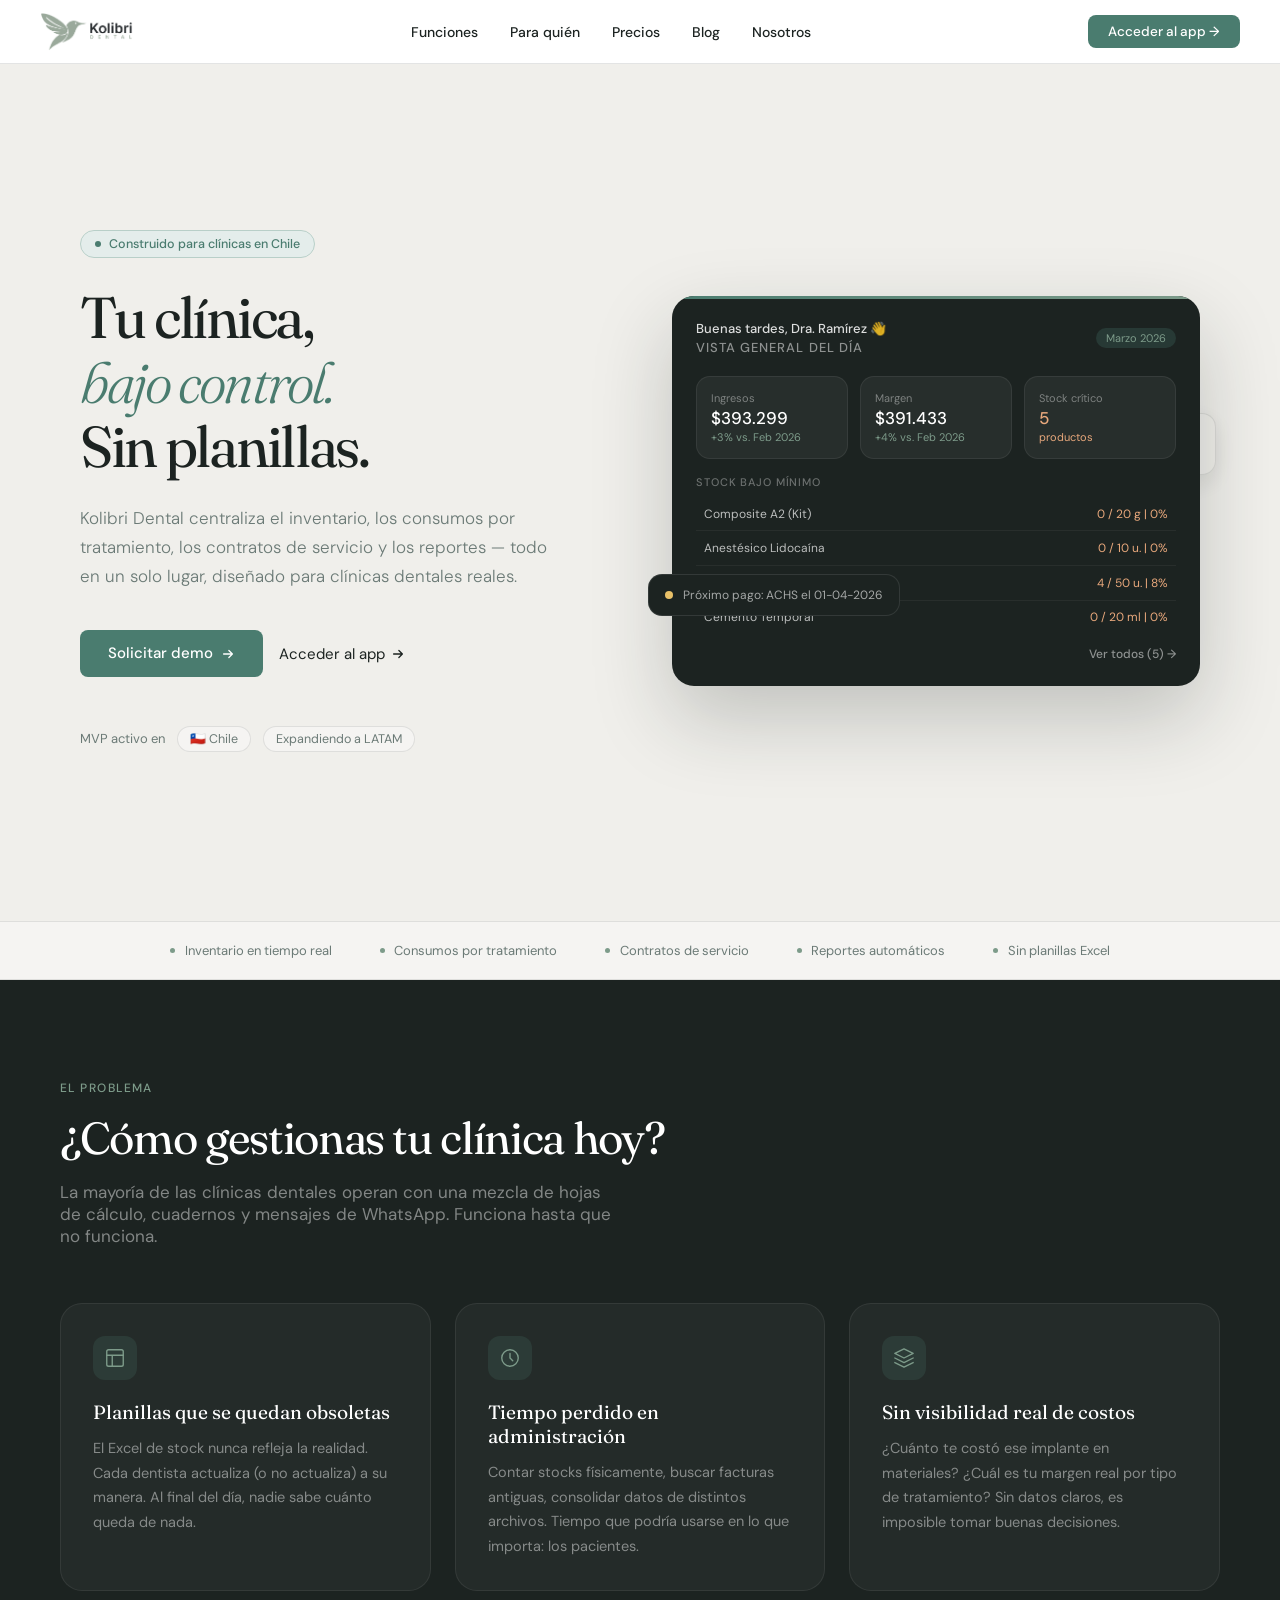
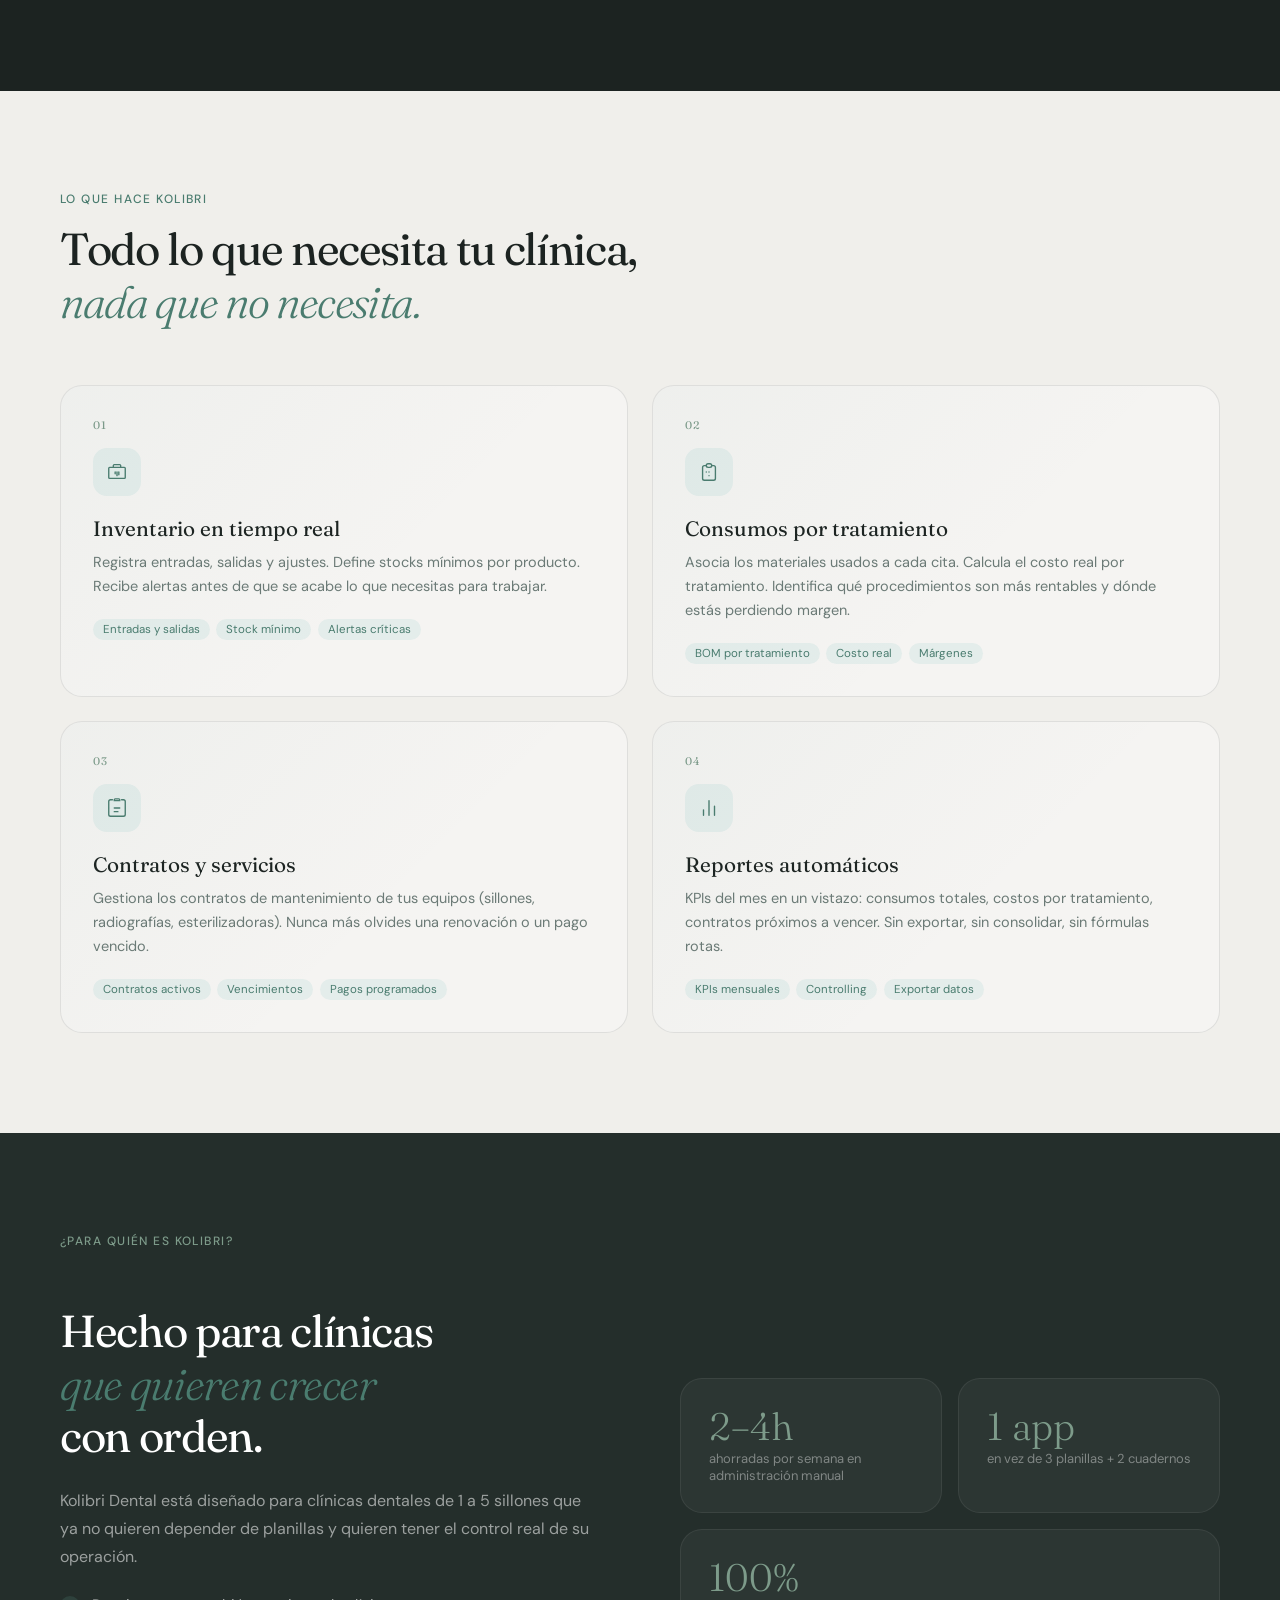
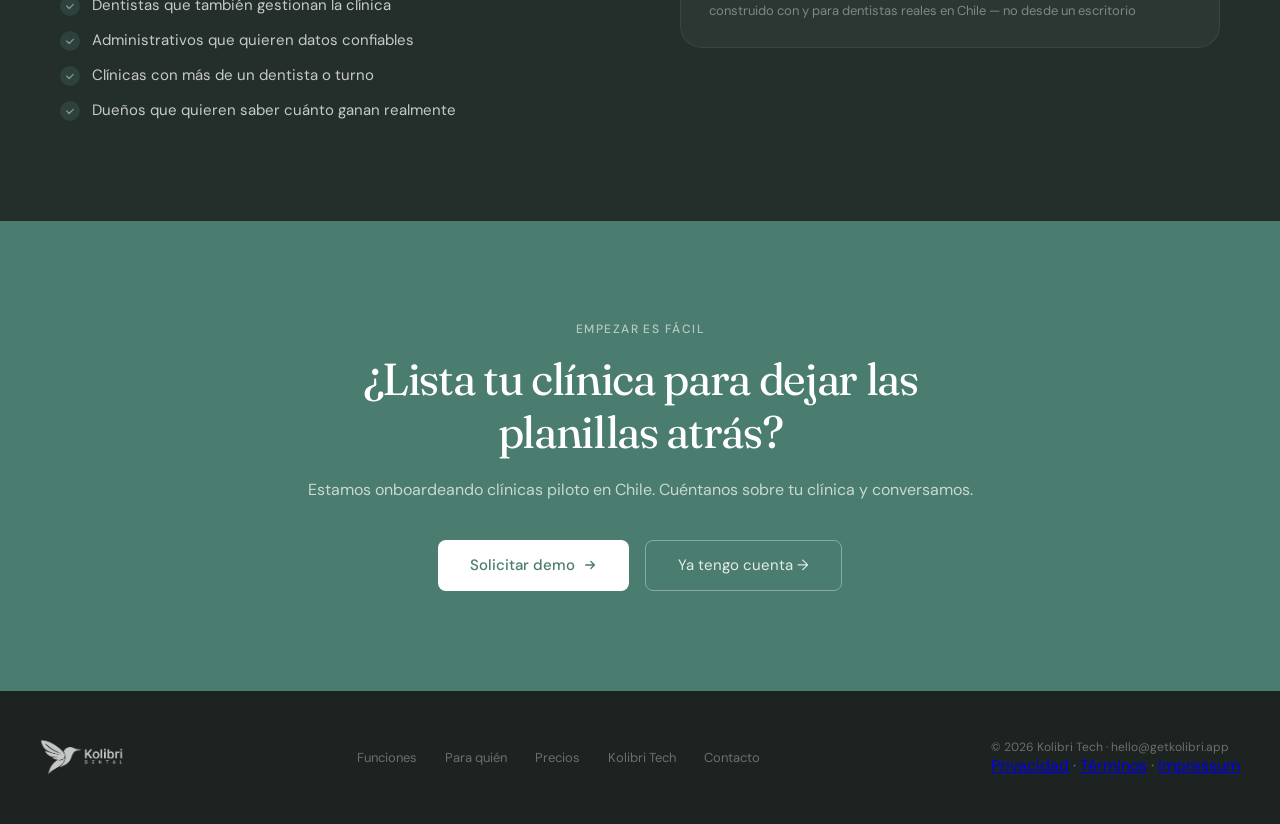
==== index.html @ 08113cbb "Update index.html" ====
Index · HTML
<!DOCTYPE html>
<html lang="es">
<head>
<meta charset="UTF-8">
<meta name="viewport" content="width=device-width, initial-scale=1.0">
<title>Kolibri Dental — Gestión simple para clínicas dentales reales</title>
<meta name="description" content="Software de gestión para clínicas dentales en Chile. Inventario, consumos, contratos y reportes — sin planillas, sin complicaciones.">
 <link rel="icon" type="image/svg+xml" href="assets/icons/kolibri-icon.svg">
<link rel="icon" type="image/png" href="assets/icons/kolibri-icon.png" sizes="32x32">
<link rel="preconnect" href="https://fonts.googleapis.com">
<link rel="preconnect" href="https://fonts.gstatic.com" crossorigin>
<link href="https://fonts.googleapis.com/css2?family=Fraunces:ital,opsz,wght@0,9..144,300;0,9..144,400;0,9..144,600;1,9..144,300;1,9..144,400&family=DM+Sans:wght@300;400;500&display=swap" rel="stylesheet">
<style>
  *, *::before, *::after { box-sizing: border-box; margin: 0; padding: 0; }
 
  :root {
    --bg:        #F0EFEB;
    --bg-2:      #F5F4F2;
    --dark:      #1C2321;
    --dark-2:    #242E2B;
    --green:     #4A7C6F;
    --green-2:   #7D9B8A;
    --green-3:   #B8CFC8;
    --green-4:   #E4EDEB;
    --text:      #1C2321;
    --muted:     #6B7A76;
    --border:    rgba(28,35,33,.10);
    --r-sm:      8px;
    --r-md:      14px;
    --r-lg:      22px;
  }
 
  html { scroll-behavior: smooth; }
 
  body {
    font-family: 'DM Sans', sans-serif;
    background: var(--bg);
    color: var(--text);
    -webkit-font-smoothing: antialiased;
    overflow-x: hidden;
  }
 
  /* ── NAVBAR ── */
  header > nav, nav.main-nav {
    position: fixed; top: 0; left: 0; right: 0; z-index: 100;
    padding: 0 2.5rem;
    height: 64px;
    display: flex; align-items: center; justify-content: space-between;
    background: #ffffff;
    border-bottom: 1px solid rgba(28,35,33,.12);
    transition: background .3s;
  }
  nav.main-nav .nav-logo {
    display: flex; align-items: center; gap: 10px;
    text-decoration: none; color: #1C2321;
  }
  nav.main-nav .nav-logo svg { width: 28px; height: 28px; }
  nav.main-nav .nav-logo-text {
    font-family: 'Fraunces', serif;
    font-size: 17px; font-weight: 600;
    letter-spacing: -.3px; color: #1C2321;
  }
  .nav-links {
    display: flex; align-items: center; gap: 2rem;
    list-style: none;
  }
  .nav-links li { list-style: none; }
  .nav-links a {
    font-size: 14px;
    color: #1C2321 !important;
    font-weight: 500;
    text-decoration: none;
    transition: color .2s;
    display: inline-block;
  }
  .nav-links a:hover { color: #4A7C6F !important; }
  .btn-nav {
    background: var(--green); color: #fff;
    border: none; border-radius: var(--r-sm);
    padding: .5rem 1.25rem;
    font-family: 'DM Sans', sans-serif;
    font-size: 13.5px; font-weight: 500;
    cursor: pointer; text-decoration: none;
    transition: background .2s, transform .15s;
    display: inline-flex; align-items: center; gap: 6px;
  }
  .btn-nav:hover { background: #3d6b5f; transform: translateY(-1px); }
 
  /* ── HERO ── */
  .hero {
    min-height: 100vh;
    padding: 120px 2.5rem 80px;
    display: grid;
    grid-template-columns: 1fr 1fr;
    gap: 4rem;
    align-items: center;
    max-width: 1200px;
    margin: 0 auto;
  }
  .hero-eyebrow {
    display: inline-flex; align-items: center; gap: 8px;
    background: var(--green-4);
    border: 1px solid var(--green-3);
    border-radius: 100px;
    padding: 5px 14px;
    font-size: 12.5px; font-weight: 500;
    color: var(--green);
    margin-bottom: 1.75rem;
    opacity: 0; animation: fadeUp .6s .1s ease forwards;
  }
  .hero-eyebrow span { width: 6px; height: 6px; border-radius: 50%; background: var(--green); }
  .hero h1 {
    font-family: 'Fraunces', serif;
    font-size: clamp(2.6rem, 4.5vw, 3.8rem);
    font-weight: 400;
    line-height: 1.12;
    letter-spacing: -.04em;
    color: var(--text);
    margin-bottom: 1.5rem;
    opacity: 0; animation: fadeUp .6s .2s ease forwards;
  }
  .hero h1 em {
    font-style: italic; color: var(--green);
    font-weight: 300;
  }
  .hero-sub {
    font-size: 17px; font-weight: 300;
    line-height: 1.7; color: var(--muted);
    max-width: 480px;
    margin-bottom: 2.5rem;
    opacity: 0; animation: fadeUp .6s .3s ease forwards;
  }
  .hero-actions {
    display: flex; align-items: center; gap: 1rem; flex-wrap: wrap;
    opacity: 0; animation: fadeUp .6s .4s ease forwards;
  }
  .btn-primary {
    background: var(--green); color: #fff;
    border: none; border-radius: var(--r-sm);
    padding: .85rem 1.75rem;
    font-family: 'DM Sans', sans-serif;
    font-size: 15px; font-weight: 500;
    cursor: pointer; text-decoration: none;
    transition: background .2s, transform .15s, box-shadow .2s;
    display: inline-flex; align-items: center; gap: 8px;
  }
  .btn-primary:hover { background: #3d6b5f; transform: translateY(-1px); box-shadow: 0 8px 24px rgba(74,124,111,.25); }
  .btn-secondary {
    color: var(--text);
    text-decoration: none;
    font-size: 15px; font-weight: 400;
    display: inline-flex; align-items: center; gap: 6px;
    transition: gap .2s;
  }
  .btn-secondary:hover { gap: 10px; }
  .hero-social {
    margin-top: 3rem;
    display: flex; align-items: center; gap: .75rem;
    opacity: 0; animation: fadeUp .6s .5s ease forwards;
  }
  .hero-social-text { font-size: 13px; color: var(--muted); }
  .hero-pill {
    background: var(--bg-2); border: 1px solid var(--border);
    border-radius: 100px; padding: 4px 12px;
    font-size: 12.5px; color: var(--muted);
  }
 
  /* ── APP MOCKUP ── */
  .hero-visual {
    position: relative;
    opacity: 0; animation: fadeIn .8s .4s ease forwards;
  }
  .mockup-card {
    background: var(--dark);
    border-radius: var(--r-lg);
    padding: 1.5rem;
    box-shadow: 0 32px 80px rgba(28,35,33,.22);
    position: relative; overflow: hidden;
  }
  .mockup-card::before {
    content: '';
    position: absolute; top: 0; left: 0; right: 0;
    height: 3px;
    background: linear-gradient(90deg, var(--green), var(--green-2));
  }
  .mockup-header {
    display: flex; align-items: center; justify-content: space-between;
    margin-bottom: 1.25rem;
  }
  .mockup-title {
    font-family: 'DM Sans', sans-serif;
    font-size: 13px; font-weight: 500; color: rgba(255,255,255,.5);
    text-transform: uppercase; letter-spacing: .08em;
  }
  .mockup-badge {
    background: rgba(74,124,111,.25); color: var(--green-2);
    border-radius: 100px; padding: 3px 10px; font-size: 11px;
  }
  .kpi-grid { display: grid; grid-template-columns: 1fr 1fr; gap: .75rem; margin-bottom: 1rem; }
  .kpi-card {
    background: rgba(255,255,255,.05);
    border: 1px solid rgba(255,255,255,.07);
    border-radius: var(--r-md); padding: .875rem;
  }
  .kpi-label { font-size: 11px; color: rgba(255,255,255,.4); margin-bottom: .3rem; }
  .kpi-value { font-size: 22px; font-weight: 500; color: #fff; line-height: 1; }
  .kpi-sub { font-size: 11px; color: var(--green-2); margin-top: .2rem; }
  .mock-table { width: 100%; border-collapse: collapse; }
  .mock-table thead th {
    text-align: left; font-size: 10px; font-weight: 500;
    color: rgba(255,255,255,.3); padding: .4rem .5rem;
    border-bottom: 1px solid rgba(255,255,255,.08);
    text-transform: uppercase; letter-spacing: .06em;
  }
  .mock-table tbody td {
    font-size: 12px; color: rgba(255,255,255,.7);
    padding: .55rem .5rem;
    border-bottom: 1px solid rgba(255,255,255,.05);
  }
  .mock-table tbody tr:last-child td { border-bottom: none; }
  .stock-ok { color: var(--green-2); }
  .stock-low { color: #E8A87C; }
  .stock-bar {
    width: 48px; height: 4px; background: rgba(255,255,255,.1);
    border-radius: 4px; overflow: hidden;
  }
  .stock-bar-fill { height: 100%; border-radius: 4px; }
 
  .float-tag {
    position: absolute; right: -1rem; top: 30%;
    background: var(--bg);
    border: 1px solid var(--border);
    border-radius: var(--r-md); padding: .75rem 1rem;
    box-shadow: 0 8px 24px rgba(28,35,33,.1);
    display: flex; align-items: center; gap: 10px;
    min-width: 180px;
    animation: floatY 3s ease-in-out infinite;
  }
  .float-icon {
    width: 36px; height: 36px; border-radius: 10px;
    background: var(--green-4); display: flex;
    align-items: center; justify-content: center;
  }
  .float-tag-label { font-size: 11px; color: var(--muted); }
  .float-tag-value { font-size: 13.5px; font-weight: 500; color: var(--green); }
 
  .float-tag-2 {
    position: absolute; left: -1.5rem; bottom: 18%;
    background: var(--dark);
    border: 1px solid rgba(255,255,255,.1);
    border-radius: var(--r-md); padding: .75rem 1rem;
    display: flex; align-items: center; gap: 10px;
    min-width: 170px;
    animation: floatY 3.5s 1s ease-in-out infinite;
  }
  .float-dot { width: 8px; height: 8px; border-radius: 50%; background: var(--green-2); }
  .float-tag-2-text { font-size: 12px; color: rgba(255,255,255,.6); }
 
  @keyframes floatY {
    0%, 100% { transform: translateY(0); }
    50% { transform: translateY(-6px); }
  }
 
  /* ── LOGOS / CONTEXT ── */
  .context-strip {
    background: var(--bg-2);
    border-top: 1px solid var(--border);
    border-bottom: 1px solid var(--border);
    padding: 1.25rem 2.5rem;
    display: flex; align-items: center; justify-content: center; gap: 3rem;
    overflow: hidden;
  }
  .context-item {
    display: flex; align-items: center; gap: .6rem;
    font-size: 13px; color: var(--muted); white-space: nowrap;
  }
  .context-dot { width: 5px; height: 5px; border-radius: 50%; background: var(--green-2); }
 
  /* ── SECTIONS ── */
  section { padding: 100px 2.5rem; }
  .section-inner { max-width: 1160px; margin: 0 auto; }
  .section-label {
    font-size: 12px; font-weight: 500; letter-spacing: .12em;
    text-transform: uppercase; color: var(--green);
    margin-bottom: 1rem;
  }
  .section-title {
    font-family: 'Fraunces', serif;
    font-size: clamp(2rem, 3.5vw, 3rem);
    font-weight: 400; line-height: 1.18;
    letter-spacing: -.03em;
  }
  .section-title em { font-style: italic; color: var(--green); font-weight: 300; }
 
  /* ── PROBLEMA ── */
  .problema { background: var(--dark); color: #fff; }
  .problema .section-label { color: var(--green-2); }
  .problema .section-title { color: #fff; }
  .problema-grid {
    display: grid; grid-template-columns: repeat(3, 1fr); gap: 1.5rem;
    margin-top: 3.5rem;
  }
  .problema-card {
    background: rgba(255,255,255,.04);
    border: 1px solid rgba(255,255,255,.07);
    border-radius: var(--r-lg); padding: 2rem;
    transition: background .25s;
  }
  .problema-card:hover { background: rgba(255,255,255,.07); }
  .problema-icon {
    width: 44px; height: 44px; border-radius: 12px;
    background: rgba(74,124,111,.2); display: flex;
    align-items: center; justify-content: center;
    margin-bottom: 1.25rem;
  }
  .problema-card h3 {
    font-family: 'Fraunces', serif;
    font-size: 1.2rem; font-weight: 400;
    color: #fff; margin-bottom: .75rem;
  }
  .problema-card p { font-size: 14.5px; color: rgba(255,255,255,.45); line-height: 1.7; }
 
  /* ── FEATURES ── */
  .features-grid {
    display: grid; grid-template-columns: repeat(2, 1fr); gap: 1.5rem;
    margin-top: 3.5rem;
  }
  .feature-card {
    background: var(--bg-2);
    border: 1px solid var(--border);
    border-radius: var(--r-lg); padding: 2rem;
    transition: border-color .25s, transform .2s;
    position: relative; overflow: hidden;
  }
  .feature-card::after {
    content: '';
    position: absolute; inset: 0;
    background: linear-gradient(135deg, rgba(74,124,111,.04) 0%, transparent 60%);
    pointer-events: none;
  }
  .feature-card:hover { border-color: var(--green-3); transform: translateY(-2px); }
  .feature-num {
    font-family: 'Fraunces', serif;
    font-size: 11px; font-weight: 400;
    color: var(--green-2); letter-spacing: .08em;
    margin-bottom: 1rem;
  }
  .feature-icon {
    width: 48px; height: 48px; border-radius: 14px;
    background: var(--green-4);
    display: flex; align-items: center; justify-content: center;
    margin-bottom: 1.25rem;
  }
  .feature-card h3 {
    font-family: 'Fraunces', serif;
    font-size: 1.3rem; font-weight: 400;
    color: var(--text); margin-bottom: .625rem;
  }
  .feature-card p { font-size: 14.5px; color: var(--muted); line-height: 1.65; }
  .feature-tags {
    display: flex; flex-wrap: wrap; gap: .4rem; margin-top: 1.25rem;
  }
  .feature-tag {
    background: var(--green-4); color: var(--green);
    border-radius: 100px; padding: 3px 10px; font-size: 11.5px;
  }
 
  /* ── PARA QUIEN ── */
  .para-quien { background: var(--dark-2); color: #fff; }
  .para-quien .section-label { color: var(--green-2); }
  .para-quien .section-title { color: #fff; }
  .pq-layout {
    display: grid; grid-template-columns: 1fr 1fr;
    gap: 5rem; align-items: center; margin-top: 3.5rem;
  }
  .pq-text p { font-size: 16px; color: rgba(255,255,255,.55); line-height: 1.75; margin-bottom: 1.5rem; }
  .pq-checks { list-style: none; display: flex; flex-direction: column; gap: .875rem; }
  .pq-checks li {
    display: flex; align-items: flex-start; gap: .75rem;
    font-size: 15px; color: rgba(255,255,255,.75);
  }
  .check-icon {
    width: 20px; height: 20px; border-radius: 50%;
    background: rgba(74,124,111,.25); display: flex;
    align-items: center; justify-content: center; flex-shrink: 0; margin-top: 1px;
  }
  .pq-stats {
    display: grid; grid-template-columns: 1fr 1fr; gap: 1rem;
  }
  .pq-stat {
    background: rgba(255,255,255,.04);
    border: 1px solid rgba(255,255,255,.07);
    border-radius: var(--r-lg); padding: 1.75rem;
  }
  .pq-stat-num {
    font-family: 'Fraunces', serif;
    font-size: 2.4rem; font-weight: 300;
    color: var(--green-2); line-height: 1; margin-bottom: .3rem;
  }
  .pq-stat-label { font-size: 13px; color: rgba(255,255,255,.4); }
 
  /* ── CTA FINAL ── */
  .cta-section { background: var(--green); }
  .cta-inner {
    max-width: 700px; margin: 0 auto; text-align: center;
  }
  .cta-section .section-label { color: rgba(255,255,255,.6); }
  .cta-section h2 {
    font-family: 'Fraunces', serif;
    font-size: clamp(2rem, 3.5vw, 2.8rem);
    font-weight: 400; line-height: 1.18;
    letter-spacing: -.03em; color: #fff;
    margin: .75rem 0 1.25rem;
  }
  .cta-section p { font-size: 16px; color: rgba(255,255,255,.7); margin-bottom: 2.5rem; }
  .cta-actions { display: flex; justify-content: center; gap: 1rem; flex-wrap: wrap; }
  .btn-white {
    background: #fff; color: var(--green);
    border: none; border-radius: var(--r-sm);
    padding: .9rem 2rem;
    font-family: 'DM Sans', sans-serif;
    font-size: 15px; font-weight: 500;
    cursor: pointer; text-decoration: none;
    display: inline-flex; align-items: center; gap: 8px;
    transition: transform .15s, box-shadow .2s;
  }
  .btn-white:hover { transform: translateY(-2px); box-shadow: 0 8px 24px rgba(0,0,0,.15); }
  .btn-ghost {
    background: transparent; color: rgba(255,255,255,.85);
    border: 1.5px solid rgba(255,255,255,.35); border-radius: var(--r-sm);
    padding: .9rem 2rem;
    font-family: 'DM Sans', sans-serif;
    font-size: 15px; font-weight: 400;
    cursor: pointer; text-decoration: none;
    display: inline-flex; align-items: center; gap: 8px;
    transition: border-color .2s, color .2s;
  }
  .btn-ghost:hover { border-color: rgba(255,255,255,.6); color: #fff; }
 
  /* ── FOOTER ── */
  footer {
    background: var(--dark); color: rgba(255,255,255,.35);
    padding: 3rem 2.5rem;
    display: flex; align-items: center; justify-content: space-between;
    flex-wrap: wrap; gap: 1.5rem;
  }
  .footer-brand {
    display: flex; align-items: center; gap: 10px;
    text-decoration: none;
  }
  .footer-brand-text {
    font-family: 'Fraunces', serif;
    font-size: 15px; font-weight: 400; color: rgba(255,255,255,.6);
  }
  .footer-links { display: flex; gap: 1.75rem; }
  .footer-links a { font-size: 13px; color: rgba(255,255,255,.35); text-decoration: none; transition: color .2s; }
  .footer-links a:hover { color: rgba(255,255,255,.7); }
  .footer-copy { font-size: 12px; }
 
  /* ── ANIMATIONS ── */
  @keyframes fadeUp {
    from { opacity: 0; transform: translateY(20px); }
    to   { opacity: 1; transform: translateY(0); }
  }
  @keyframes fadeIn {
    from { opacity: 0; }
    to   { opacity: 1; }
  }
 
  .reveal {
    opacity: 0; transform: translateY(28px);
    transition: opacity .65s ease, transform .65s ease;
  }
  .reveal.visible { opacity: 1; transform: none; }
  .reveal-delay-1 { transition-delay: .1s; }
  .reveal-delay-2 { transition-delay: .2s; }
  .reveal-delay-3 { transition-delay: .3s; }
 
  /* ── RESPONSIVE ── */
  @media (max-width: 900px) {
    .hero { grid-template-columns: 1fr; gap: 3rem; min-height: auto; padding-top: 100px; }
    .hero-visual { display: none; }
    .problema-grid { grid-template-columns: 1fr; }
    .features-grid { grid-template-columns: 1fr; }
    .pq-layout { grid-template-columns: 1fr; gap: 2.5rem; }
    .float-tag, .float-tag-2 { display: none; }
    nav { padding: 0 1.25rem; }
    section { padding: 70px 1.25rem; }
  }
</style>
</head>
<body>
 
<!-- ── NAVBAR ── -->
<nav class="main-nav">
  <a href="/" class="nav-logo">
    <img src="assets/Kolibri_logo_text.png" alt="Kolibri Dental" style="height:40px; width:auto; object-fit:contain;">
  </a>
  <ul class="nav-links">
  <li><a href="#features">Funciones</a></li>
  <li><a href="#para-quien">Para quién</a></li>
  <li><a href="precios.html">Precios</a></li>
  <li><a href="https://blog.getkolibri.app" target="_blank">Blog</a></li>
  <li><a href="https://kolibritech.net" target="_blank">Nosotros</a></li>
</ul>
  <a href="https://getkolibri.app/login" class="btn-nav">
    Acceder al app →
  </a>
</nav>
 
<!-- ── HERO ── -->
<section style="padding: 0;">
  <div class="hero">
    <div class="hero-content">
      <div class="hero-eyebrow">
        <span></span> Construido para clínicas en Chile
      </div>
      <h1>
        Tu clínica,<br>
        <em>bajo control.</em><br>
        Sin planillas.
      </h1>
      <p class="hero-sub">
        Kolibri Dental centraliza el inventario, los consumos por tratamiento, los contratos de servicio y los reportes — todo en un solo lugar, diseñado para clínicas dentales reales.
      </p>
      <div class="hero-actions">
        <a href="mailto:hello@getkolibri.app?subject=Demo%20Kolibri%20Dental" class="btn-primary">
          Solicitar demo
          <svg width="14" height="14" viewBox="0 0 16 16" fill="none"><path d="M3 8h10M9 4l4 4-4 4" stroke="#fff" stroke-width="1.5" stroke-linecap="round" stroke-linejoin="round"/></svg>
        </a>
        <a href="https://getkolibri.app/login" class="btn-secondary">
          Acceder al app
          <svg width="14" height="14" viewBox="0 0 16 16" fill="none"><path d="M3 8h10M9 4l4 4-4 4" stroke="#1C2321" stroke-width="1.5" stroke-linecap="round" stroke-linejoin="round"/></svg>
        </a>
      </div>
      <div class="hero-social">
        <span class="hero-social-text">MVP activo en</span>
        <span class="hero-pill">🇨🇱 Chile</span>
        <span class="hero-pill">Expandiendo a LATAM</span>
      </div>
    </div>
 
    <!-- APP MOCKUP -->
    <div class="hero-visual">
      <div class="float-tag">
        <div class="float-icon">
          <svg width="18" height="18" viewBox="0 0 24 24" fill="none"><path d="M12 9v4M12 17h.01M10.29 3.86L1.82 18a2 2 0 001.71 3h16.94a2 2 0 001.71-3L13.71 3.86a2 2 0 00-3.42 0z" stroke="#4A7C6F" stroke-width="1.5" stroke-linecap="round" stroke-linejoin="round"/></svg>
        </div>
        <div>
          <div class="float-tag-label">Stock crítico detectado</div>
          <div class="float-tag-value">5 productos bajo mínimo</div>
        </div>
      </div>
 
      <div class="mockup-card">
        <div class="mockup-header">
          <div>
            <div style="font-size:13px; font-weight:500; color:rgba(255,255,255,.85);">Buenas tardes, Dra. Ramírez 👋</div>
            <div class="mockup-title" style="margin-top:2px;">Vista general del día</div>
          </div>
          <div class="mockup-badge">Marzo 2026</div>
        </div>
        <div class="kpi-grid" style="grid-template-columns: 1fr 1fr 1fr; margin-bottom:1rem;">
          <div class="kpi-card">
            <div class="kpi-label">Ingresos</div>
            <div class="kpi-value" style="font-size:17px;">$393.299</div>
            <div class="kpi-sub">+3% vs. Feb 2026</div>
          </div>
          <div class="kpi-card">
            <div class="kpi-label">Margen</div>
            <div class="kpi-value" style="font-size:17px;">$391.433</div>
            <div class="kpi-sub">+4% vs. Feb 2026</div>
          </div>
          <div class="kpi-card">
            <div class="kpi-label">Stock crítico</div>
            <div class="kpi-value" style="font-size:17px; color:#E8A87C;">5</div>
            <div class="kpi-sub" style="color:#E8A87C;">productos</div>
          </div>
        </div>
        <div style="font-size:11px; font-weight:500; color:rgba(255,255,255,.35); text-transform:uppercase; letter-spacing:.08em; margin-bottom:.5rem;">Stock bajo mínimo</div>
        <table class="mock-table">
          <tbody>
            <tr>
              <td>Composite A2 (Kit)</td>
              <td style="text-align:right;"><span class="stock-low">0 / 20 g | 0%</span></td>
            </tr>
            <tr>
              <td>Anestésico Lidocaína</td>
              <td style="text-align:right;"><span class="stock-low">0 / 10 u. | 0%</span></td>
            </tr>
            <tr>
              <td>Guantes Nitrilo L</td>
              <td style="text-align:right;"><span class="stock-low">4 / 50 u. | 8%</span></td>
            </tr>
            <tr>
              <td>Cemento Temporal</td>
              <td style="text-align:right;"><span class="stock-low">0 / 20 ml | 0%</span></td>
            </tr>
          </tbody>
        </table>
        <div style="text-align:right; margin-top:.75rem; font-size:12px; font-weight:500; color:rgba(255,255,255,.5);">Ver todos (5) →</div>
      </div>
 
      <div class="float-tag-2">
        <div style="width:8px; height:8px; border-radius:50%; background:#E8C068; flex-shrink:0;"></div>
        <div class="float-tag-2-text">Próximo pago: ACHS el 01-04-2026</div>
      </div>
    </div>
  </div>
</section>
 
<!-- ── CONTEXT STRIP ── -->
<div class="context-strip">
  <div class="context-item"><span class="context-dot"></span> Inventario en tiempo real</div>
  <div class="context-item"><span class="context-dot"></span> Consumos por tratamiento</div>
  <div class="context-item"><span class="context-dot"></span> Contratos de servicio</div>
  <div class="context-item"><span class="context-dot"></span> Reportes automáticos</div>
  <div class="context-item"><span class="context-dot"></span> Sin planillas Excel</div>
</div>
 
<!-- ── PROBLEMA ── -->
<section class="problema" id="problema">
  <div class="section-inner">
    <div class="section-label reveal">El problema</div>
    <h2 class="section-title reveal reveal-delay-1">
      ¿Cómo gestionas tu clínica hoy?
    </h2>
    <p style="font-size:17px; color:rgba(255,255,255,.45); margin-top:1rem; max-width:560px;" class="reveal reveal-delay-2">
      La mayoría de las clínicas dentales operan con una mezcla de hojas de cálculo, cuadernos y mensajes de WhatsApp. Funciona hasta que no funciona.
    </p>
    <div class="problema-grid">
      <div class="problema-card reveal">
        <div class="problema-icon">
          <svg width="22" height="22" viewBox="0 0 24 24" fill="none"><rect x="3" y="3" width="18" height="18" rx="2" stroke="#7D9B8A" stroke-width="1.5"/><path d="M3 9h18M9 21V9" stroke="#7D9B8A" stroke-width="1.5" stroke-linecap="round"/></svg>
        </div>
        <h3>Planillas que se quedan obsoletas</h3>
        <p>El Excel de stock nunca refleja la realidad. Cada dentista actualiza (o no actualiza) a su manera. Al final del día, nadie sabe cuánto queda de nada.</p>
      </div>
      <div class="problema-card reveal reveal-delay-1">
        <div class="problema-icon">
          <svg width="22" height="22" viewBox="0 0 24 24" fill="none"><circle cx="12" cy="12" r="9" stroke="#7D9B8A" stroke-width="1.5"/><path d="M12 7v5l3 3" stroke="#7D9B8A" stroke-width="1.5" stroke-linecap="round"/></svg>
        </div>
        <h3>Tiempo perdido en administración</h3>
        <p>Contar stocks físicamente, buscar facturas antiguas, consolidar datos de distintos archivos. Tiempo que podría usarse en lo que importa: los pacientes.</p>
      </div>
      <div class="problema-card reveal reveal-delay-2">
        <div class="problema-icon">
          <svg width="22" height="22" viewBox="0 0 24 24" fill="none"><path d="M12 2L2 7l10 5 10-5-10-5zM2 17l10 5 10-5M2 12l10 5 10-5" stroke="#7D9B8A" stroke-width="1.5" stroke-linecap="round" stroke-linejoin="round"/></svg>
        </div>
        <h3>Sin visibilidad real de costos</h3>
        <p>¿Cuánto te costó ese implante en materiales? ¿Cuál es tu margen real por tipo de tratamiento? Sin datos claros, es imposible tomar buenas decisiones.</p>
      </div>
    </div>
  </div>
</section>
 
<!-- ── FEATURES ── -->
<section id="features">
  <div class="section-inner">
    <div class="section-label reveal">Lo que hace Kolibri</div>
    <h2 class="section-title reveal reveal-delay-1">
      Todo lo que necesita tu clínica,<br>
      <em>nada que no necesita.</em>
    </h2>
    <div class="features-grid">
      <div class="feature-card reveal">
        <div class="feature-num">01</div>
        <div class="feature-icon">
          <svg width="22" height="22" viewBox="0 0 24 24" fill="none"><path d="M20 7H4a1 1 0 00-1 1v10a1 1 0 001 1h16a1 1 0 001-1V8a1 1 0 00-1-1z" stroke="#4A7C6F" stroke-width="1.5"/><path d="M16 7V5a1 1 0 00-1-1H9a1 1 0 00-1 1v2M12 12v4M10 12v2M14 12v3" stroke="#4A7C6F" stroke-width="1.5" stroke-linecap="round"/></svg>
        </div>
        <h3>Inventario en tiempo real</h3>
        <p>Registra entradas, salidas y ajustes. Define stocks mínimos por producto. Recibe alertas antes de que se acabe lo que necesitas para trabajar.</p>
        <div class="feature-tags">
          <span class="feature-tag">Entradas y salidas</span>
          <span class="feature-tag">Stock mínimo</span>
          <span class="feature-tag">Alertas críticas</span>
        </div>
      </div>
 
      <div class="feature-card reveal reveal-delay-1">
        <div class="feature-num">02</div>
        <div class="feature-icon">
          <svg width="22" height="22" viewBox="0 0 24 24" fill="none"><path d="M9 5H7a2 2 0 00-2 2v12a2 2 0 002 2h10a2 2 0 002-2V7a2 2 0 00-2-2h-2M9 5a2 2 0 002 2h2a2 2 0 002-2M9 5a2 2 0 012-2h2a2 2 0 012 2m-3 7h.01M12 16h.01M9 12h.01" stroke="#4A7C6F" stroke-width="1.5" stroke-linecap="round"/></svg>
        </div>
        <h3>Consumos por tratamiento</h3>
        <p>Asocia los materiales usados a cada cita. Calcula el costo real por tratamiento. Identifica qué procedimientos son más rentables y dónde estás perdiendo margen.</p>
        <div class="feature-tags">
          <span class="feature-tag">BOM por tratamiento</span>
          <span class="feature-tag">Costo real</span>
          <span class="feature-tag">Márgenes</span>
        </div>
      </div>
 
      <div class="feature-card reveal reveal-delay-2">
        <div class="feature-num">03</div>
        <div class="feature-icon">
          <svg width="22" height="22" viewBox="0 0 24 24" fill="none"><path d="M9 12h6M9 16h4M7 3H5a2 2 0 00-2 2v14a2 2 0 002 2h14a2 2 0 002-2V5a2 2 0 00-2-2h-2M9 3a1 1 0 011-1h4a1 1 0 011 1v1H9V3z" stroke="#4A7C6F" stroke-width="1.5" stroke-linecap="round"/></svg>
        </div>
        <h3>Contratos y servicios</h3>
        <p>Gestiona los contratos de mantenimiento de tus equipos (sillones, radiografías, esterilizadoras). Nunca más olvides una renovación o un pago vencido.</p>
        <div class="feature-tags">
          <span class="feature-tag">Contratos activos</span>
          <span class="feature-tag">Vencimientos</span>
          <span class="feature-tag">Pagos programados</span>
        </div>
      </div>
 
      <div class="feature-card reveal reveal-delay-3">
        <div class="feature-num">04</div>
        <div class="feature-icon">
          <svg width="22" height="22" viewBox="0 0 24 24" fill="none"><path d="M18 20V10M12 20V4M6 20v-6" stroke="#4A7C6F" stroke-width="1.5" stroke-linecap="round" stroke-linejoin="round"/></svg>
        </div>
        <h3>Reportes automáticos</h3>
        <p>KPIs del mes en un vistazo: consumos totales, costos por tratamiento, contratos próximos a vencer. Sin exportar, sin consolidar, sin fórmulas rotas.</p>
        <div class="feature-tags">
          <span class="feature-tag">KPIs mensuales</span>
          <span class="feature-tag">Controlling</span>
          <span class="feature-tag">Exportar datos</span>
        </div>
      </div>
    </div>
  </div>
</section>
 
<!-- ── PARA QUIEN ── -->
<section class="para-quien" id="para-quien">
  <div class="section-inner">
    <div class="section-label reveal">¿Para quién es Kolibri?</div>
    <div class="pq-layout">
      <div class="pq-text">
        <h2 class="section-title reveal reveal-delay-1" style="color:#fff; margin-bottom:1.5rem;">
          Hecho para clínicas<br>
          <em>que quieren crecer</em><br>
          con orden.
        </h2>
        <p class="reveal reveal-delay-2">
          Kolibri Dental está diseñado para clínicas dentales de 1 a 5 sillones que ya no quieren depender de planillas y quieren tener el control real de su operación.
        </p>
        <ul class="pq-checks reveal reveal-delay-3">
          <li>
            <span class="check-icon">
              <svg width="10" height="10" viewBox="0 0 12 12" fill="none"><path d="M2 6l3 3 5-5" stroke="#7D9B8A" stroke-width="1.5" stroke-linecap="round" stroke-linejoin="round"/></svg>
            </span>
            Dentistas que también gestionan la clínica
          </li>
          <li>
            <span class="check-icon">
              <svg width="10" height="10" viewBox="0 0 12 12" fill="none"><path d="M2 6l3 3 5-5" stroke="#7D9B8A" stroke-width="1.5" stroke-linecap="round" stroke-linejoin="round"/></svg>
            </span>
            Administrativos que quieren datos confiables
          </li>
          <li>
            <span class="check-icon">
              <svg width="10" height="10" viewBox="0 0 12 12" fill="none"><path d="M2 6l3 3 5-5" stroke="#7D9B8A" stroke-width="1.5" stroke-linecap="round" stroke-linejoin="round"/></svg>
            </span>
            Clínicas con más de un dentista o turno
          </li>
          <li>
            <span class="check-icon">
              <svg width="10" height="10" viewBox="0 0 12 12" fill="none"><path d="M2 6l3 3 5-5" stroke="#7D9B8A" stroke-width="1.5" stroke-linecap="round" stroke-linejoin="round"/></svg>
            </span>
            Dueños que quieren saber cuánto ganan realmente
          </li>
        </ul>
      </div>
      <div class="pq-stats reveal reveal-delay-2">
        <div class="pq-stat">
          <div class="pq-stat-num">2–4h</div>
          <div class="pq-stat-label">ahorradas por semana en administración manual</div>
        </div>
        <div class="pq-stat">
          <div class="pq-stat-num">1 app</div>
          <div class="pq-stat-label">en vez de 3 planillas + 2 cuadernos</div>
        </div>
        <div class="pq-stat" style="grid-column: span 2;">
          <div class="pq-stat-num">100%</div>
          <div class="pq-stat-label">construido con y para dentistas reales en Chile — no desde un escritorio</div>
        </div>
      </div>
    </div>
  </div>
</section>
 
<!-- ── CTA FINAL ── -->
<section class="cta-section" id="contacto">
  <div class="section-inner">
    <div class="cta-inner">
      <div class="section-label">Empezar es fácil</div>
      <h2>¿Lista tu clínica para dejar las planillas atrás?</h2>
      <p>Estamos onboardeando clínicas piloto en Chile. Cuéntanos sobre tu clínica y conversamos.</p>
      <div class="cta-actions">
        <a href="mailto:hello@getkolibri.app?subject=Demo%20Kolibri%20Dental&body=Hola%2C%20me%20interesa%20conocer%20Kolibri%20Dental%20para%20mi%20cl%C3%ADnica." class="btn-white">
          Solicitar demo
          <svg width="14" height="14" viewBox="0 0 16 16" fill="none"><path d="M3 8h10M9 4l4 4-4 4" stroke="#4A7C6F" stroke-width="1.5" stroke-linecap="round" stroke-linejoin="round"/></svg>
        </a>
        <a href="https://getkolibri.app/login" class="btn-ghost">
          Ya tengo cuenta →
        </a>
      </div>
    </div>
  </div>
</section>
 
<!-- ── FOOTER ── -->
<footer>
  <a href="/" class="footer-brand">
    <img src="assets/Kolibri_logo_text.png" alt="Kolibri" style="height:36px; width:auto; object-fit:contain; filter: brightness(0) invert(1); opacity:.75;">
  </a>
  <nav class="footer-links">
    <a href="#features">Funciones</a>
    <a href="#para-quien">Para quién</a>
    <a href="precios.html">Precios</a>
    <a href="https://kolibritech.net" target="_blank">Kolibri Tech</a>
    <a href="mailto:hello@getkolibri.app">Contacto</a>
  </nav>
  <div class="footer-bottom">
    <span class="footer-copy">© 2026 Kolibri Tech · hello@getkolibri.app</span>
    <div class="legal-links">
      <a href="/privacidad">Privacidad</a>
      <span>·</span>
      <a href="/terminos">Términos</a>
      <span>·</span>
      <a href="/impressum">Impressum</a>
    </div>
  </div>
</footer>
 
<script>
const observer = new IntersectionObserver((entries) => {
  entries.forEach(e => { if (e.isIntersecting) e.target.classList.add('visible'); });
}, { threshold: .12 });
document.querySelectorAll('.reveal').forEach(el => observer.observe(el));
</script>
</body>
</html>
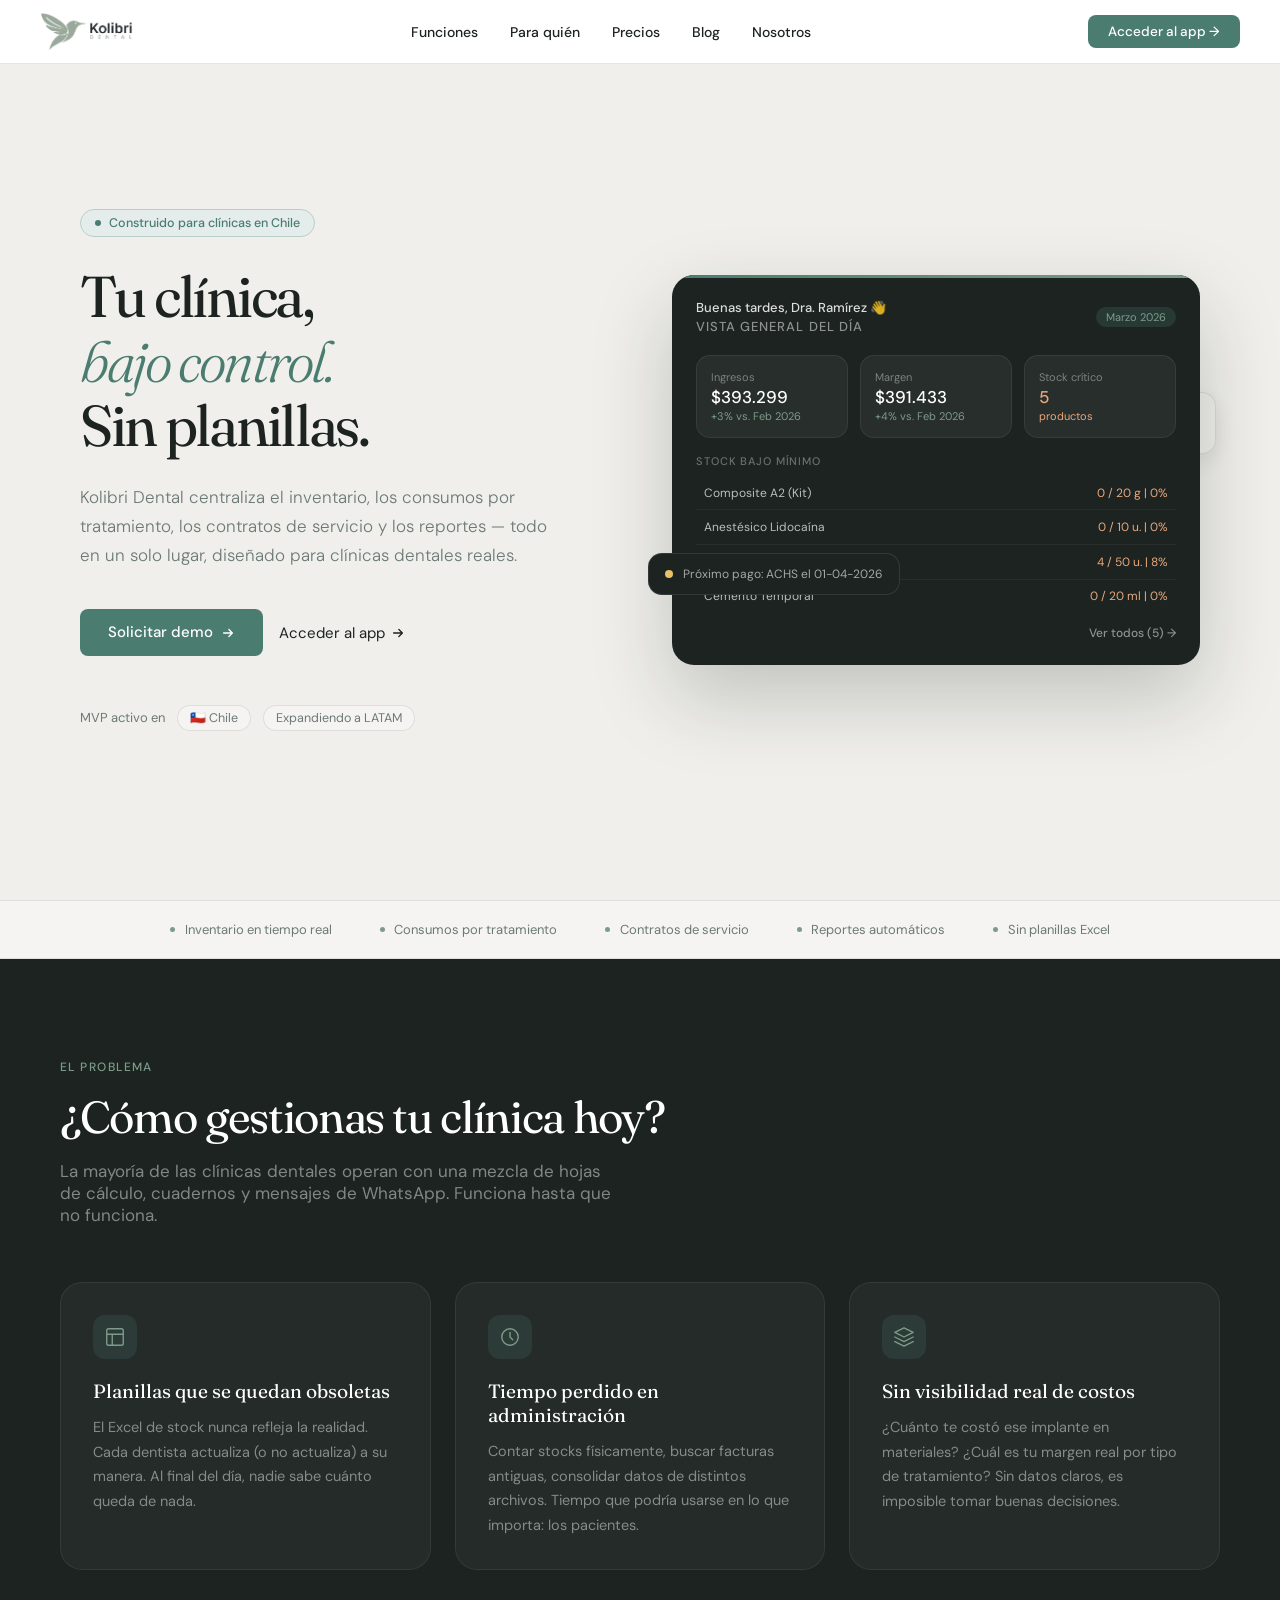
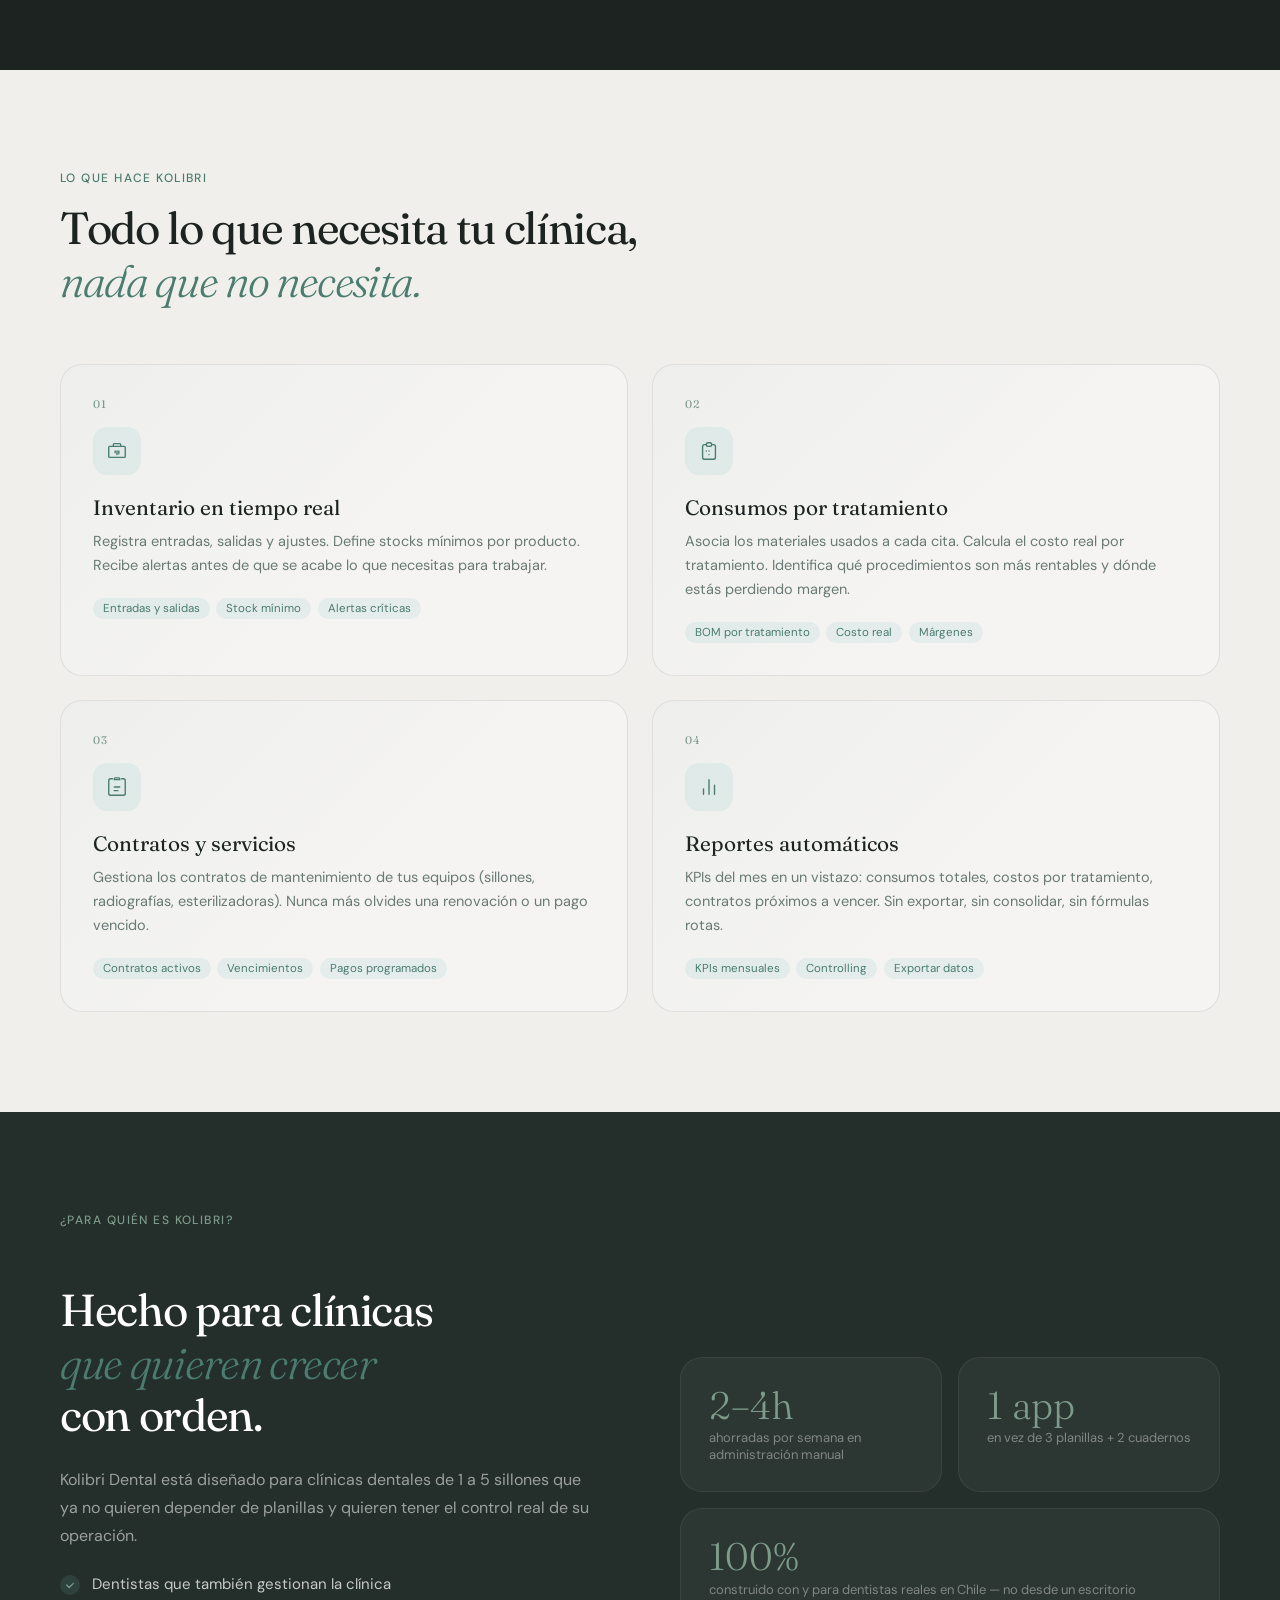
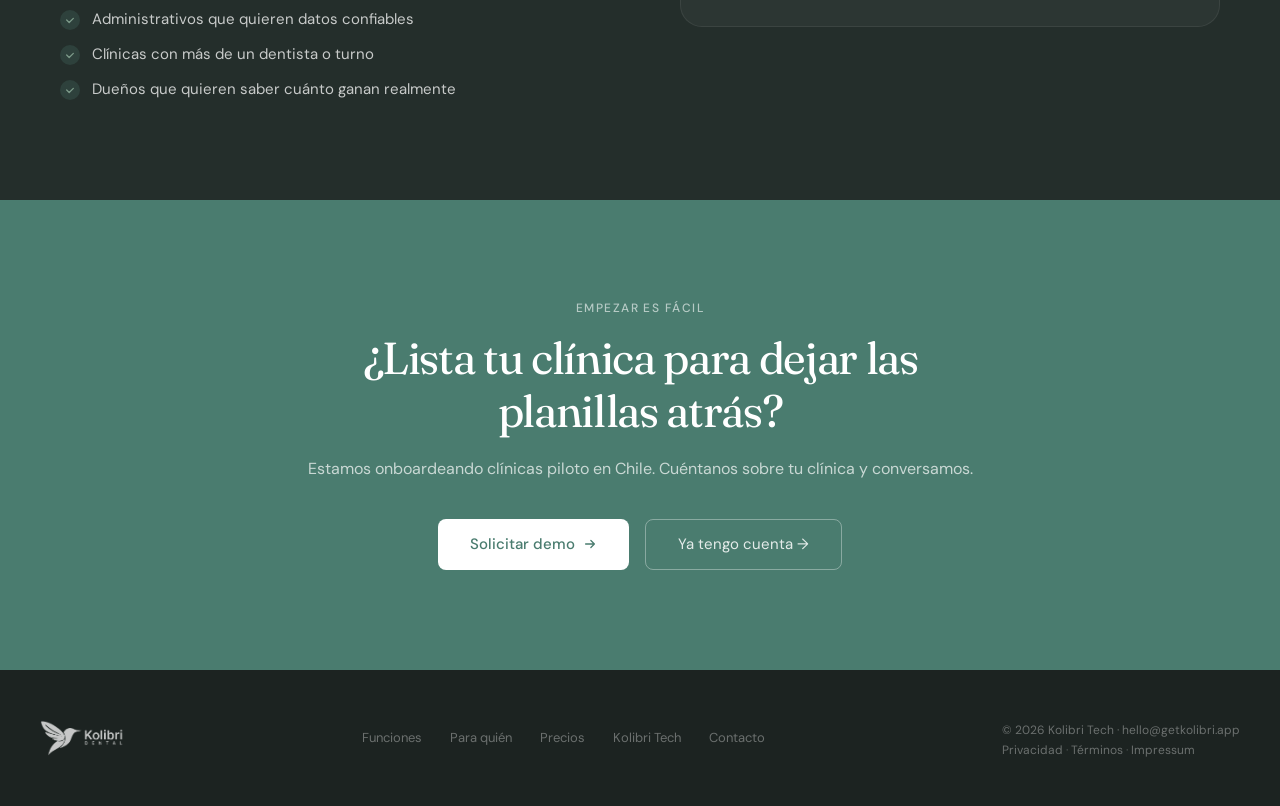
==== commit 6339d7ea: "Update index.html" ====
--- a/index.html
+++ b/index.html
@@ -1,4 +1,3 @@
-Index · HTML
 <!DOCTYPE html>
 <html lang="es">
 <head>
@@ -457,6 +456,10 @@
   .footer-links a { font-size: 13px; color: rgba(255,255,255,.35); text-decoration: none; transition: color .2s; }
   .footer-links a:hover { color: rgba(255,255,255,.7); }
   .footer-copy { font-size: 12px; }
+  .legal-links { font-size: 12px; margin-top: 0.2rem; }
+  .legal-links a { color: rgba(255,255,255,.35); text-decoration: none; transition: color .2s; }
+  .legal-links a:hover { color: rgba(255,255,255,.7); }
+  .legal-links span { color: rgba(255,255,255,.25); }
  
   /* ── ANIMATIONS ── */
   @keyframes fadeUp {
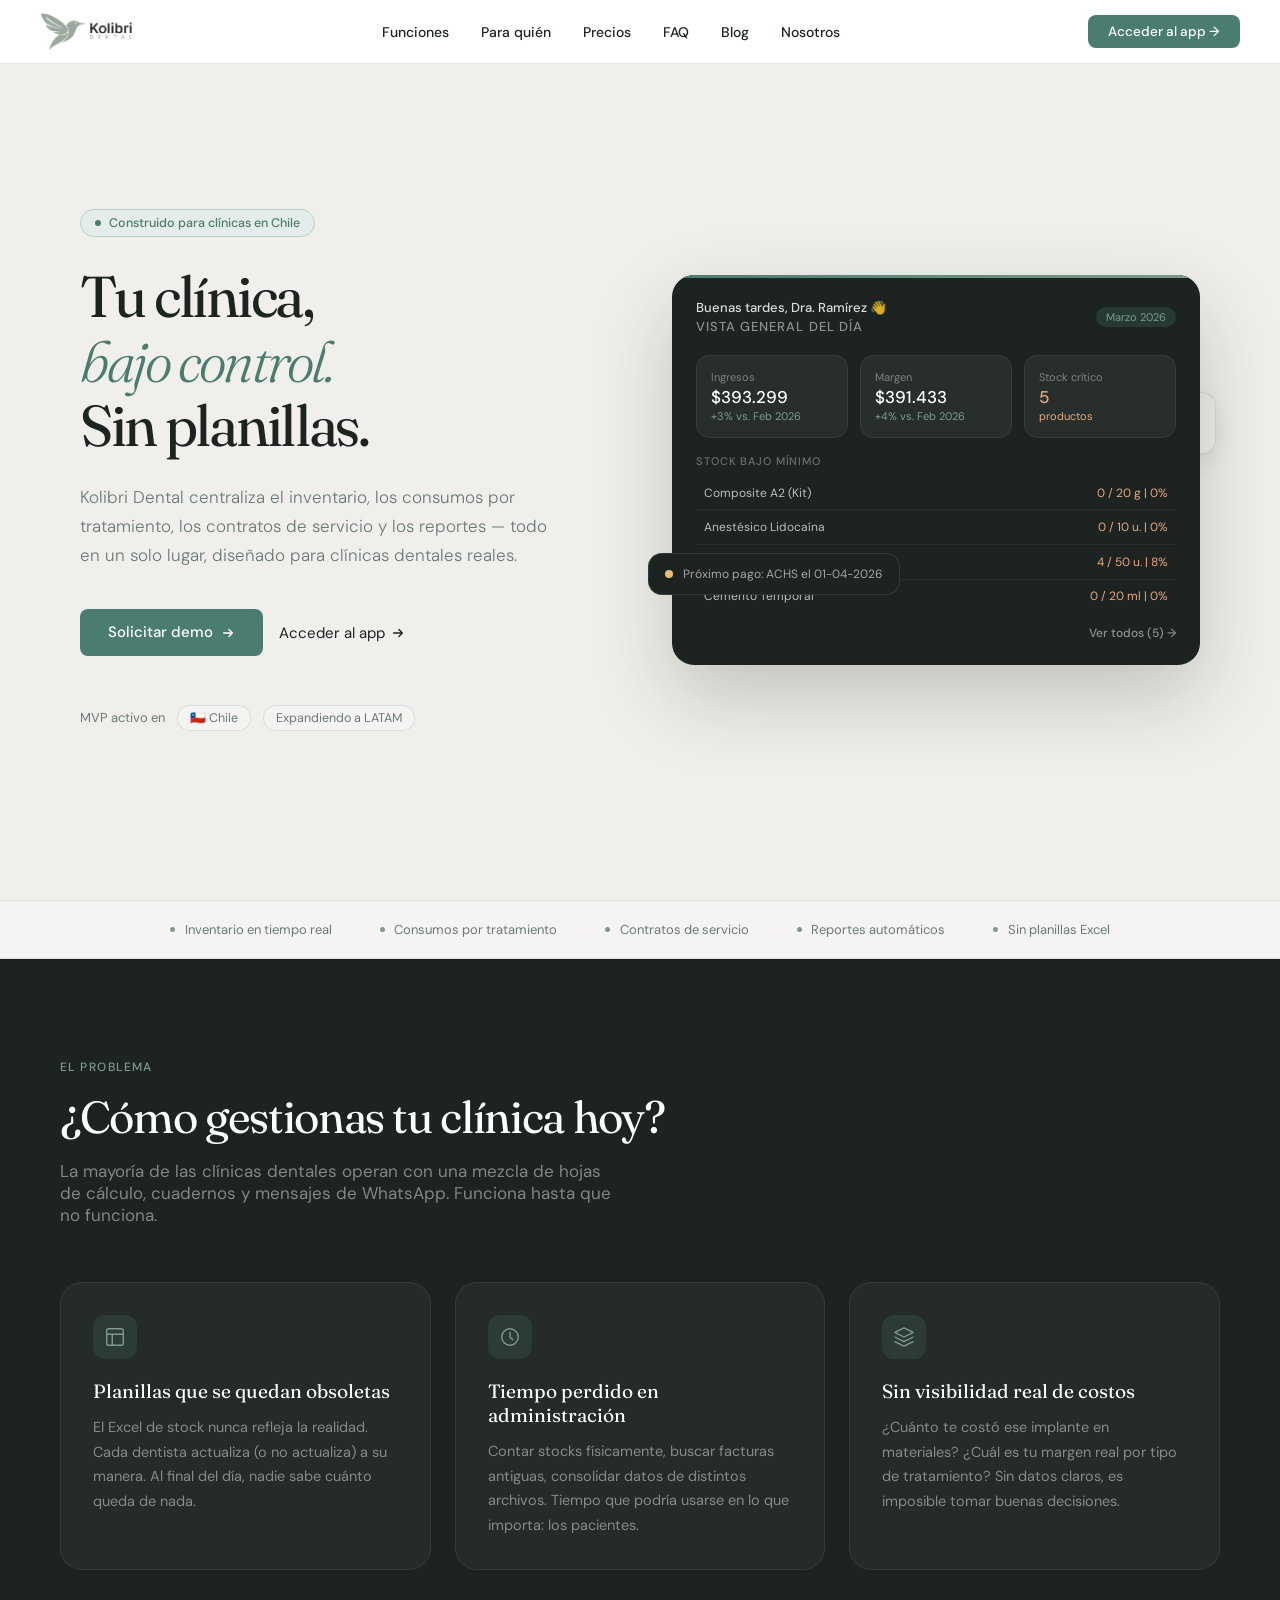
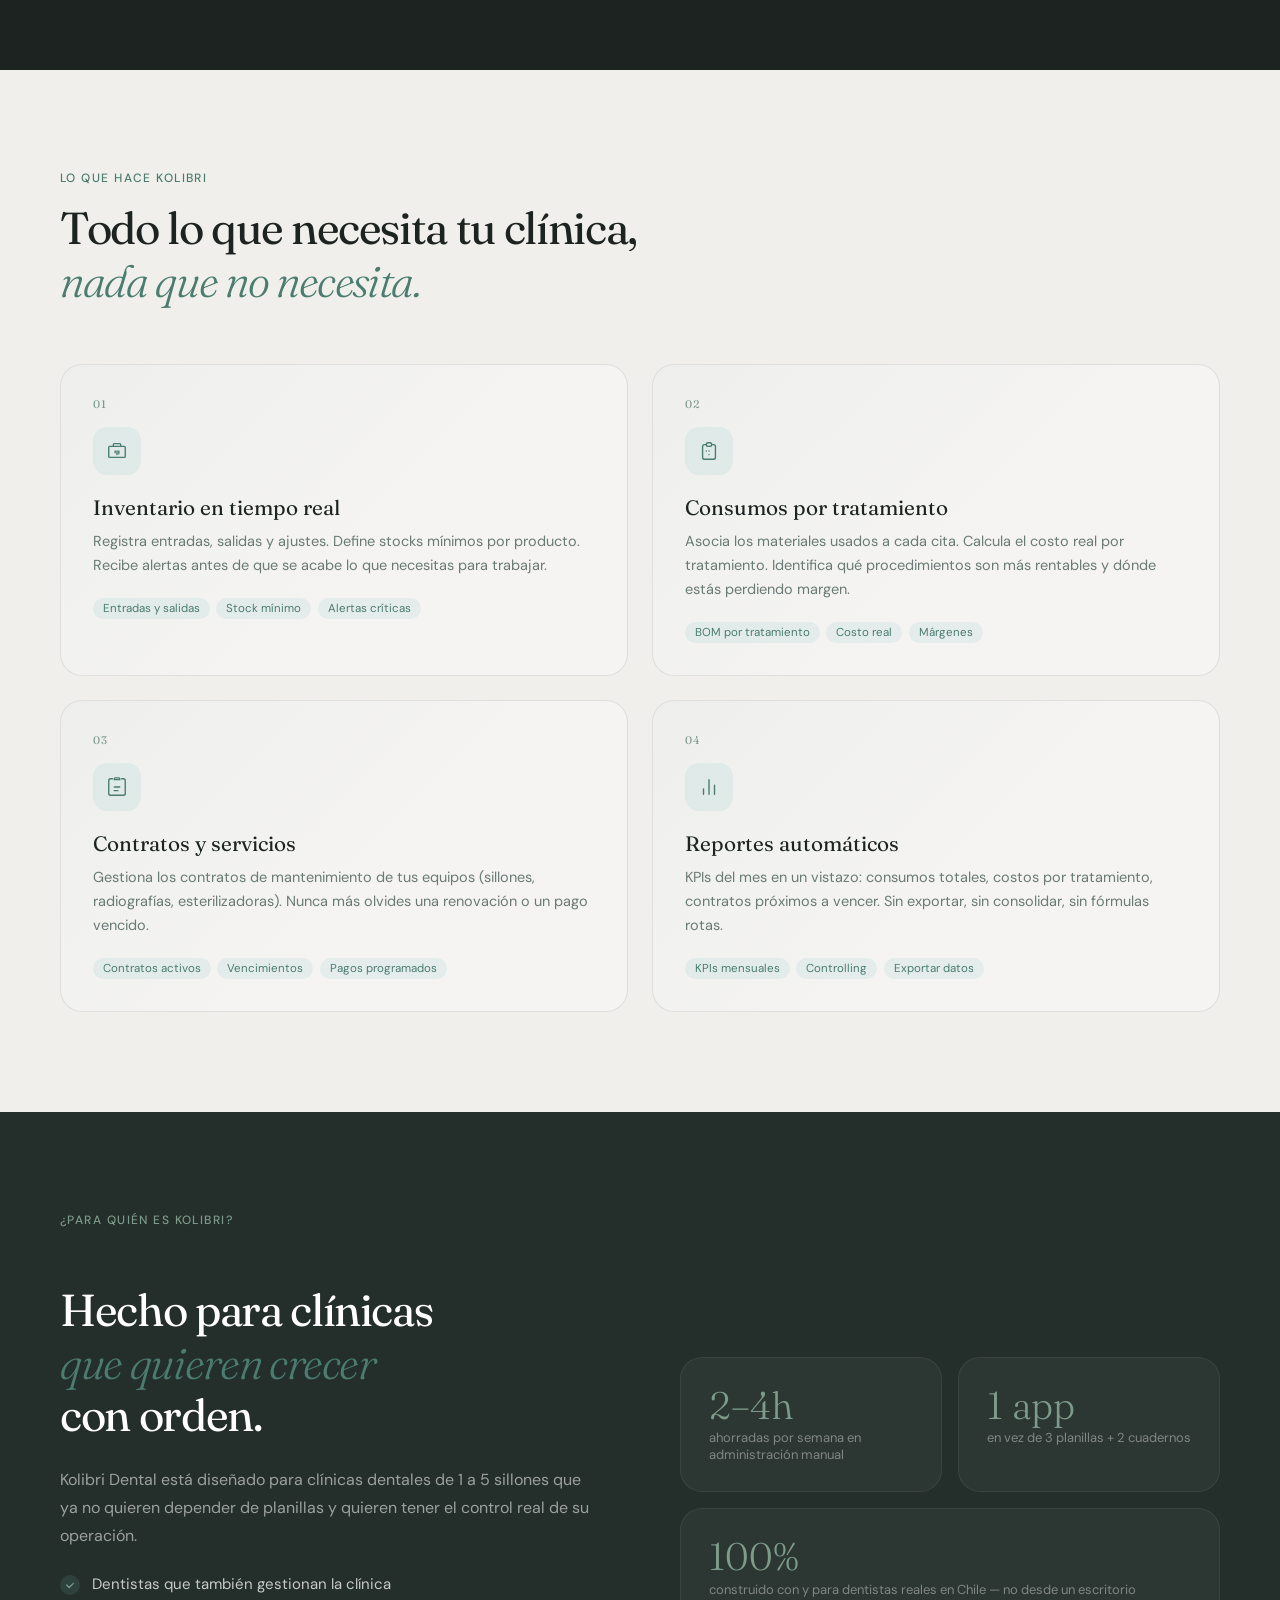
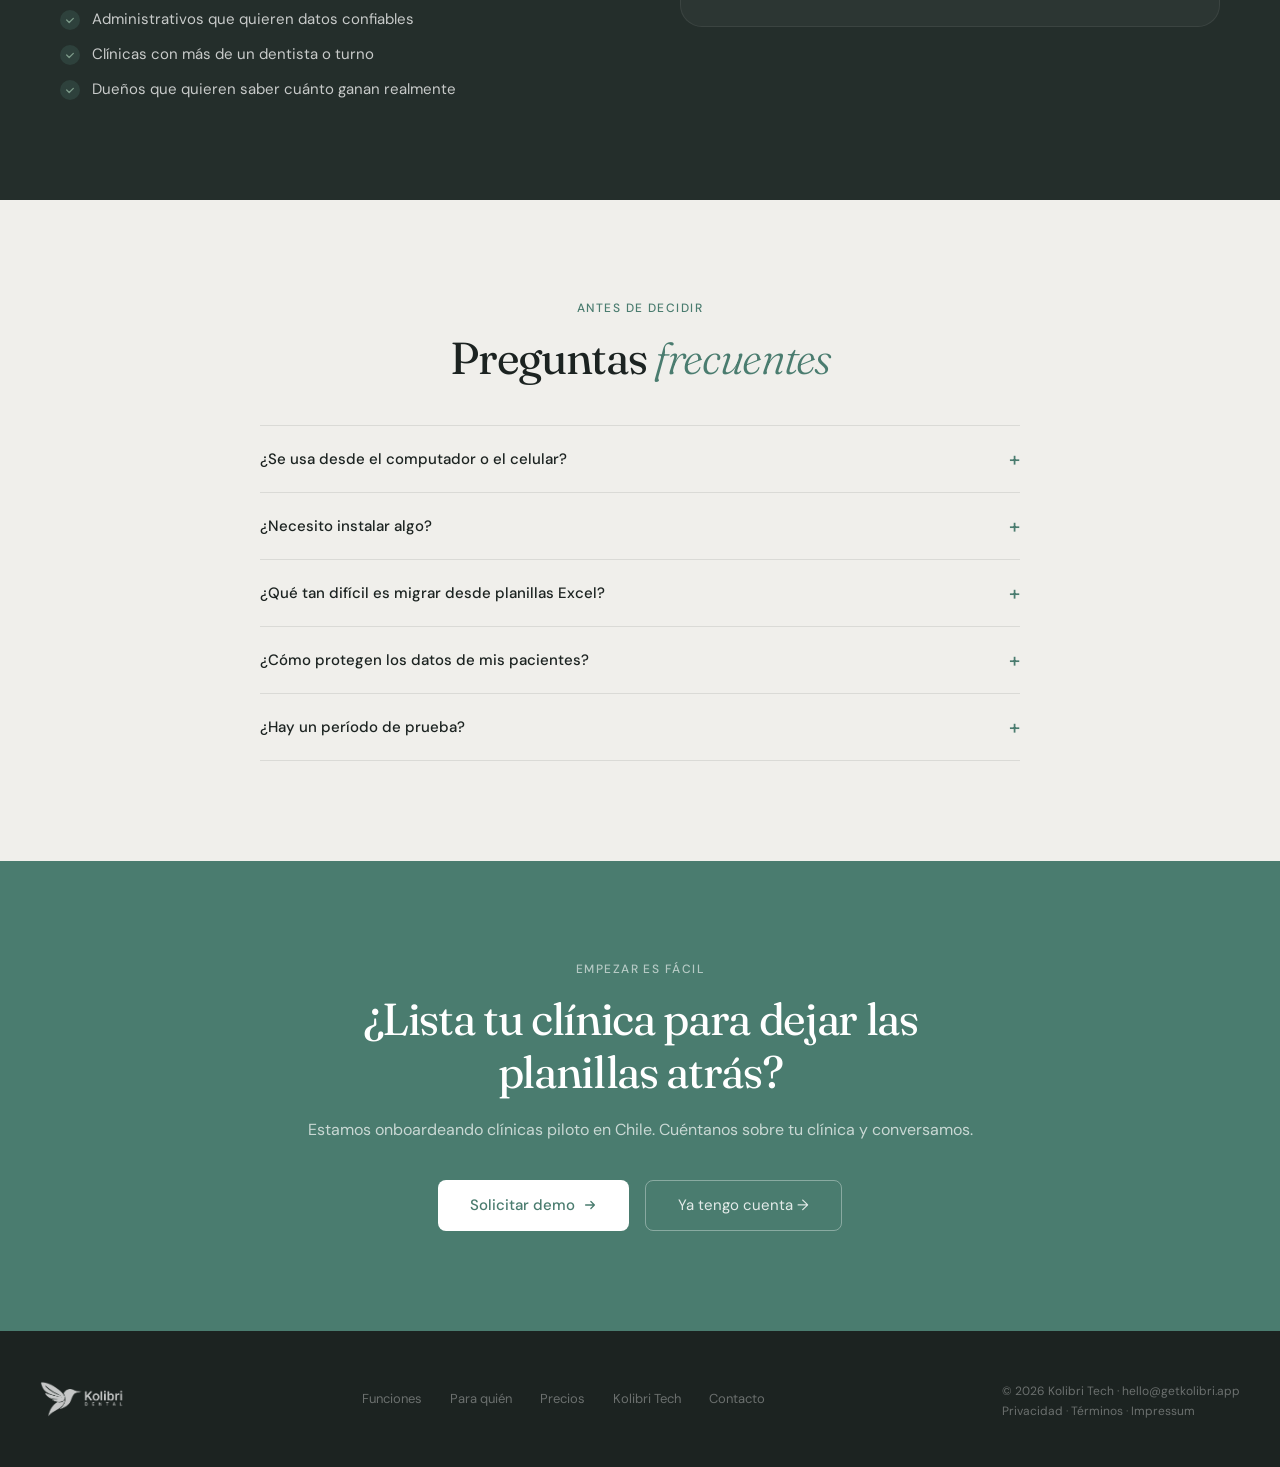
==== commit 645c89fd: "Update index.html" ====
--- a/index.html
+++ b/index.html
@@ -461,6 +461,25 @@
   .legal-links a:hover { color: rgba(255,255,255,.7); }
   .legal-links span { color: rgba(255,255,255,.25); }
  
+  /* ── FAQ ── */
+  .faq-section { max-width: 760px; margin: 0 auto; }
+  .faq-list { margin-top: 2.5rem; }
+  .faq-item { border-top: 1px solid var(--border); padding: 1.25rem 0; }
+  .faq-item:last-child { border-bottom: 1px solid var(--border); }
+  .faq-q {
+    font-size: 15px; font-weight: 500; cursor: pointer;
+    display: flex; justify-content: space-between; align-items: center; gap: 1rem;
+    user-select: none;
+  }
+  .faq-icon { font-size: 20px; color: var(--green); flex-shrink: 0; transition: transform .2s; }
+  .faq-item.open .faq-icon { transform: rotate(45deg); }
+  .faq-a {
+    font-size: 14.5px; color: var(--muted); line-height: 1.7;
+    margin-top: .875rem; display: none;
+  }
+  .faq-a a { color: var(--green); }
+  .faq-item.open .faq-a { display: block; }
+ 
   /* ── ANIMATIONS ── */
   @keyframes fadeUp {
     from { opacity: 0; transform: translateY(20px); }
@@ -504,6 +523,7 @@
   <li><a href="#features">Funciones</a></li>
   <li><a href="#para-quien">Para quién</a></li>
   <li><a href="precios.html">Precios</a></li>
+  <li><a href="#faq">FAQ</a></li>
   <li><a href="https://blog.getkolibri.app" target="_blank">Blog</a></li>
   <li><a href="https://kolibritech.net" target="_blank">Nosotros</a></li>
 </ul>
@@ -785,6 +805,43 @@
   </div>
 </section>
  
+<!-- ── FAQ ── -->
+<section id="faq">
+  <div class="section-inner faq-section">
+    <div class="section-label reveal" style="text-align:center;">Antes de decidir</div>
+    <h2 class="section-title reveal reveal-delay-1" style="text-align:center;">
+      Preguntas <em>frecuentes</em>
+    </h2>
+ 
+    <div class="faq-list reveal reveal-delay-2">
+      <div class="faq-item">
+        <div class="faq-q">¿Se usa desde el computador o el celular?<span class="faq-icon">+</span></div>
+        <div class="faq-a">Recomendamos usar Kolibri desde un computador o tablet en recepción/administración, donde se registran inventario, consumos y reportes con más comodidad. También funciona desde el navegador del celular para consultas rápidas, pero la experiencia está pensada para pantallas más grandes.</div>
+      </div>
+ 
+      <div class="faq-item">
+        <div class="faq-q">¿Necesito instalar algo?<span class="faq-icon">+</span></div>
+        <div class="faq-a">No. Kolibri es una aplicación web: funciona directamente desde el navegador (Chrome, Safari, Edge), sin instalación ni actualizaciones manuales.</div>
+      </div>
+ 
+      <div class="faq-item">
+        <div class="faq-q">¿Qué tan difícil es migrar desde planillas Excel?<span class="faq-icon">+</span></div>
+        <div class="faq-a">Te ayudamos a importar tu inventario y productos existentes durante el onboarding. La mayoría de las clínicas piloto están operando con datos reales dentro de la primera semana.</div>
+      </div>
+ 
+      <div class="faq-item">
+        <div class="faq-q">¿Cómo protegen los datos de mis pacientes?<span class="faq-icon">+</span></div>
+        <div class="faq-a">Los datos se transmiten y almacenan cifrados, con control de acceso por roles. Más detalles en nuestra <a href="/privacidad">Política de Privacidad</a>.</div>
+      </div>
+ 
+      <div class="faq-item">
+        <div class="faq-q">¿Hay un período de prueba?<span class="faq-icon">+</span></div>
+        <div class="faq-a">Sí. Ofrecemos una demo personalizada y un período de onboarding guiado antes de activar la facturación. Escríbenos a <a href="mailto:hello@getkolibri.app">hello@getkolibri.app</a> para coordinar.</div>
+      </div>
+    </div>
+  </div>
+</section>
+ 
 <!-- ── CTA FINAL ── -->
 <section class="cta-section" id="contacto">
   <div class="section-inner">
@@ -834,7 +891,12 @@
   entries.forEach(e => { if (e.isIntersecting) e.target.classList.add('visible'); });
 }, { threshold: .12 });
 document.querySelectorAll('.reveal').forEach(el => observer.observe(el));
+ 
+document.querySelectorAll('.faq-q').forEach(q => {
+  q.addEventListener('click', () => {
+    q.closest('.faq-item').classList.toggle('open');
+  });
+});
 </script>
 </body>
 </html>
- 
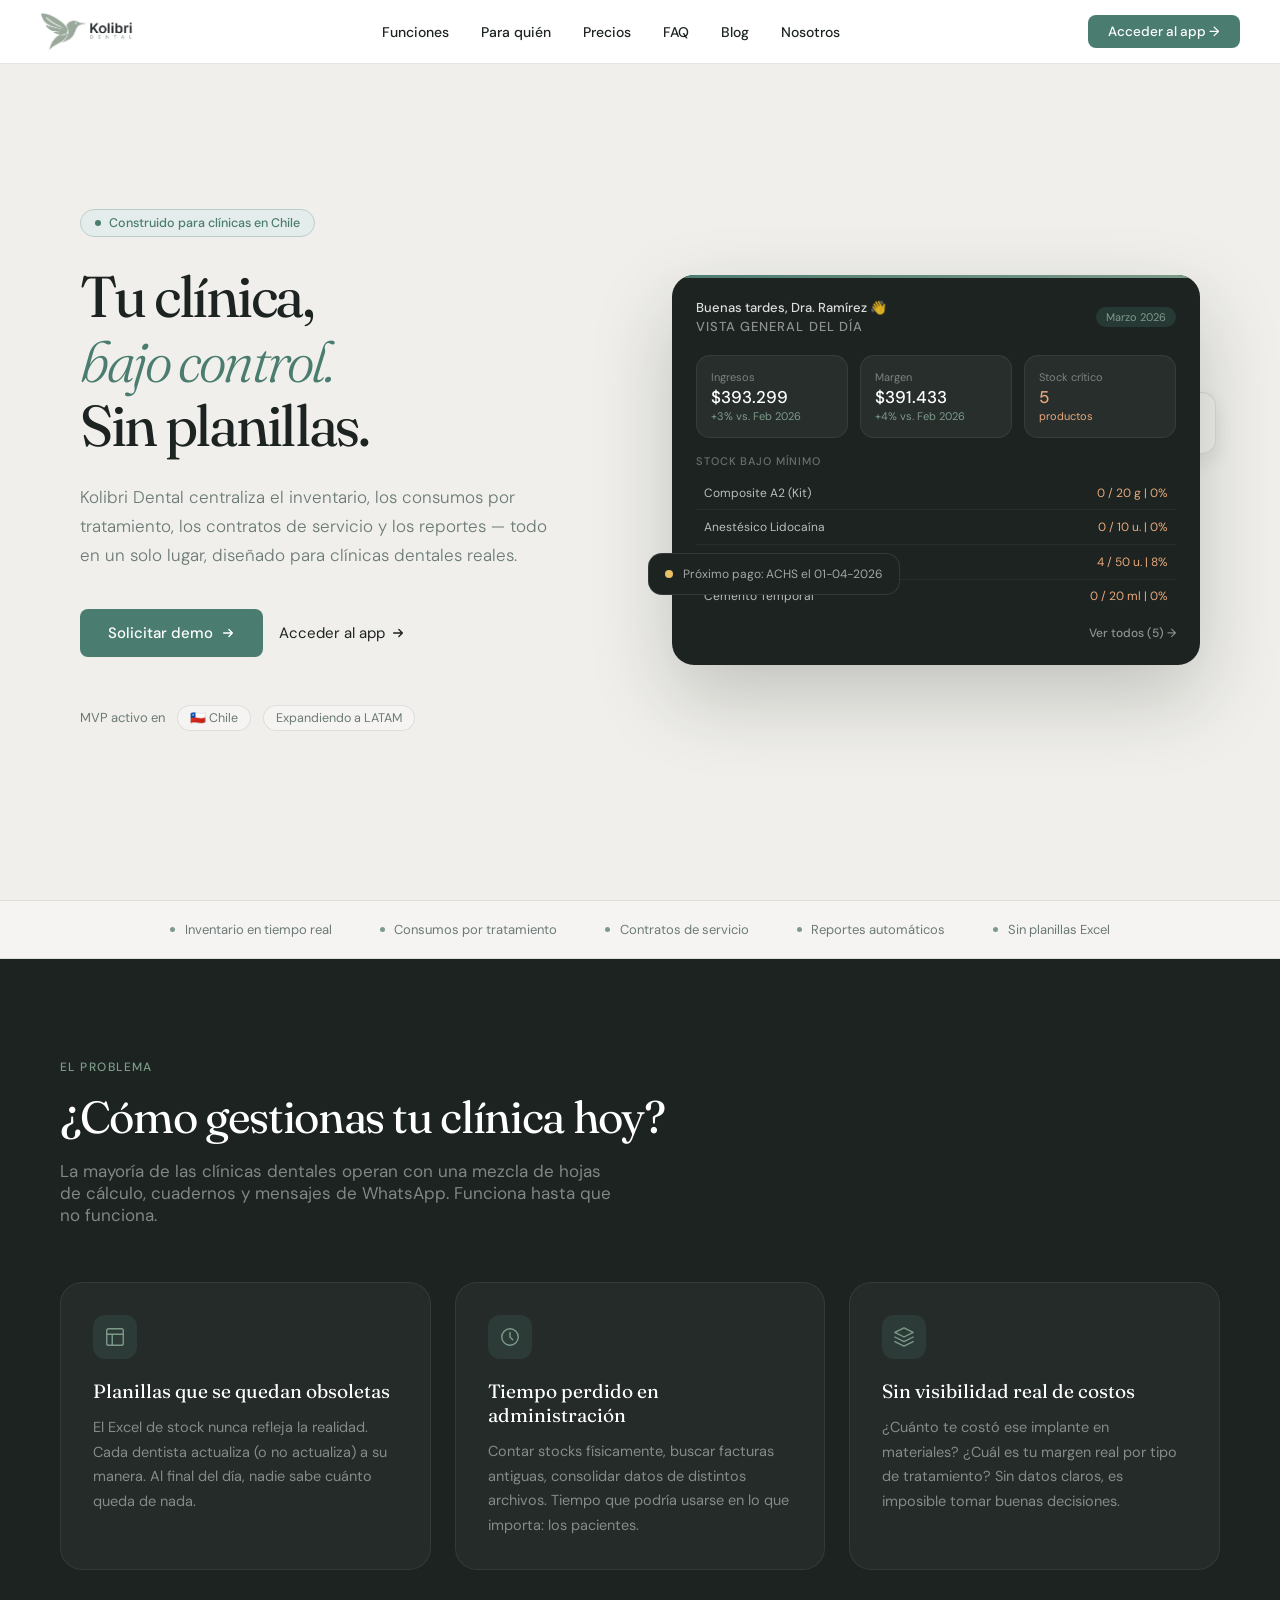
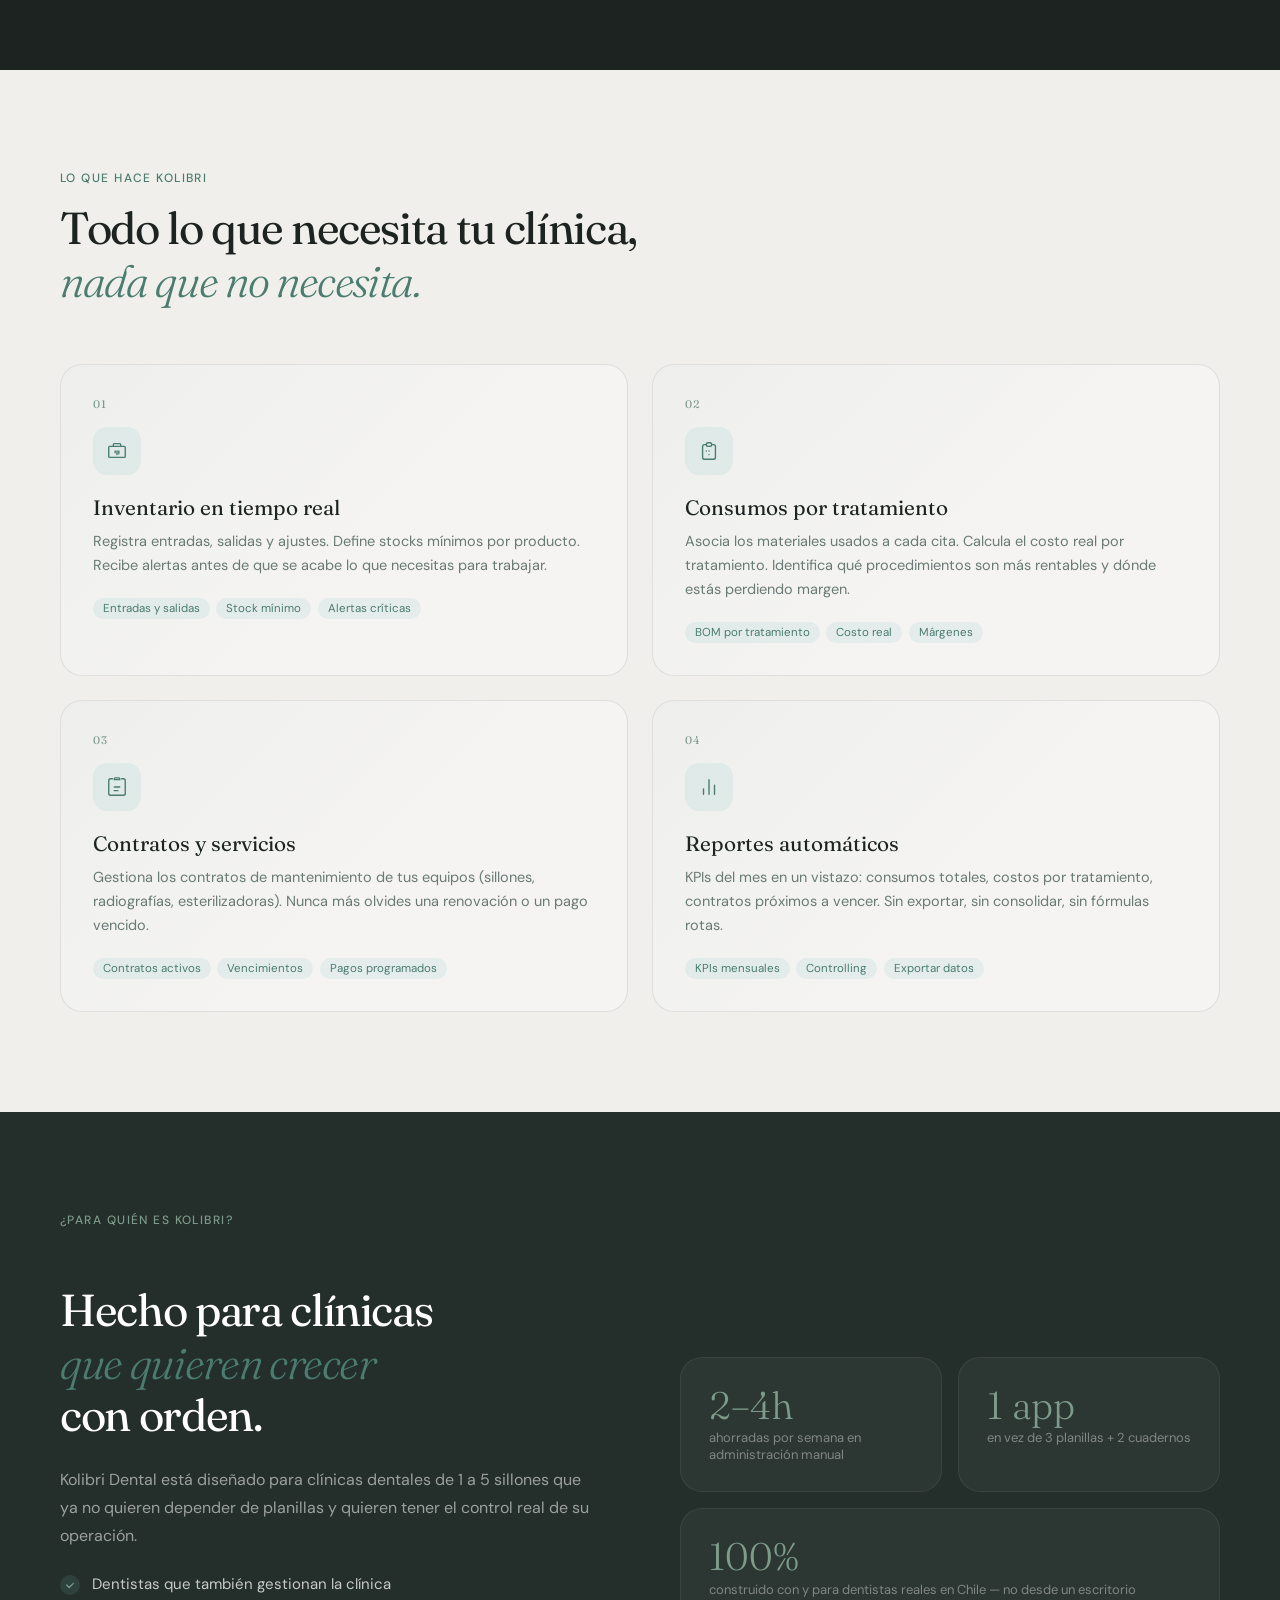
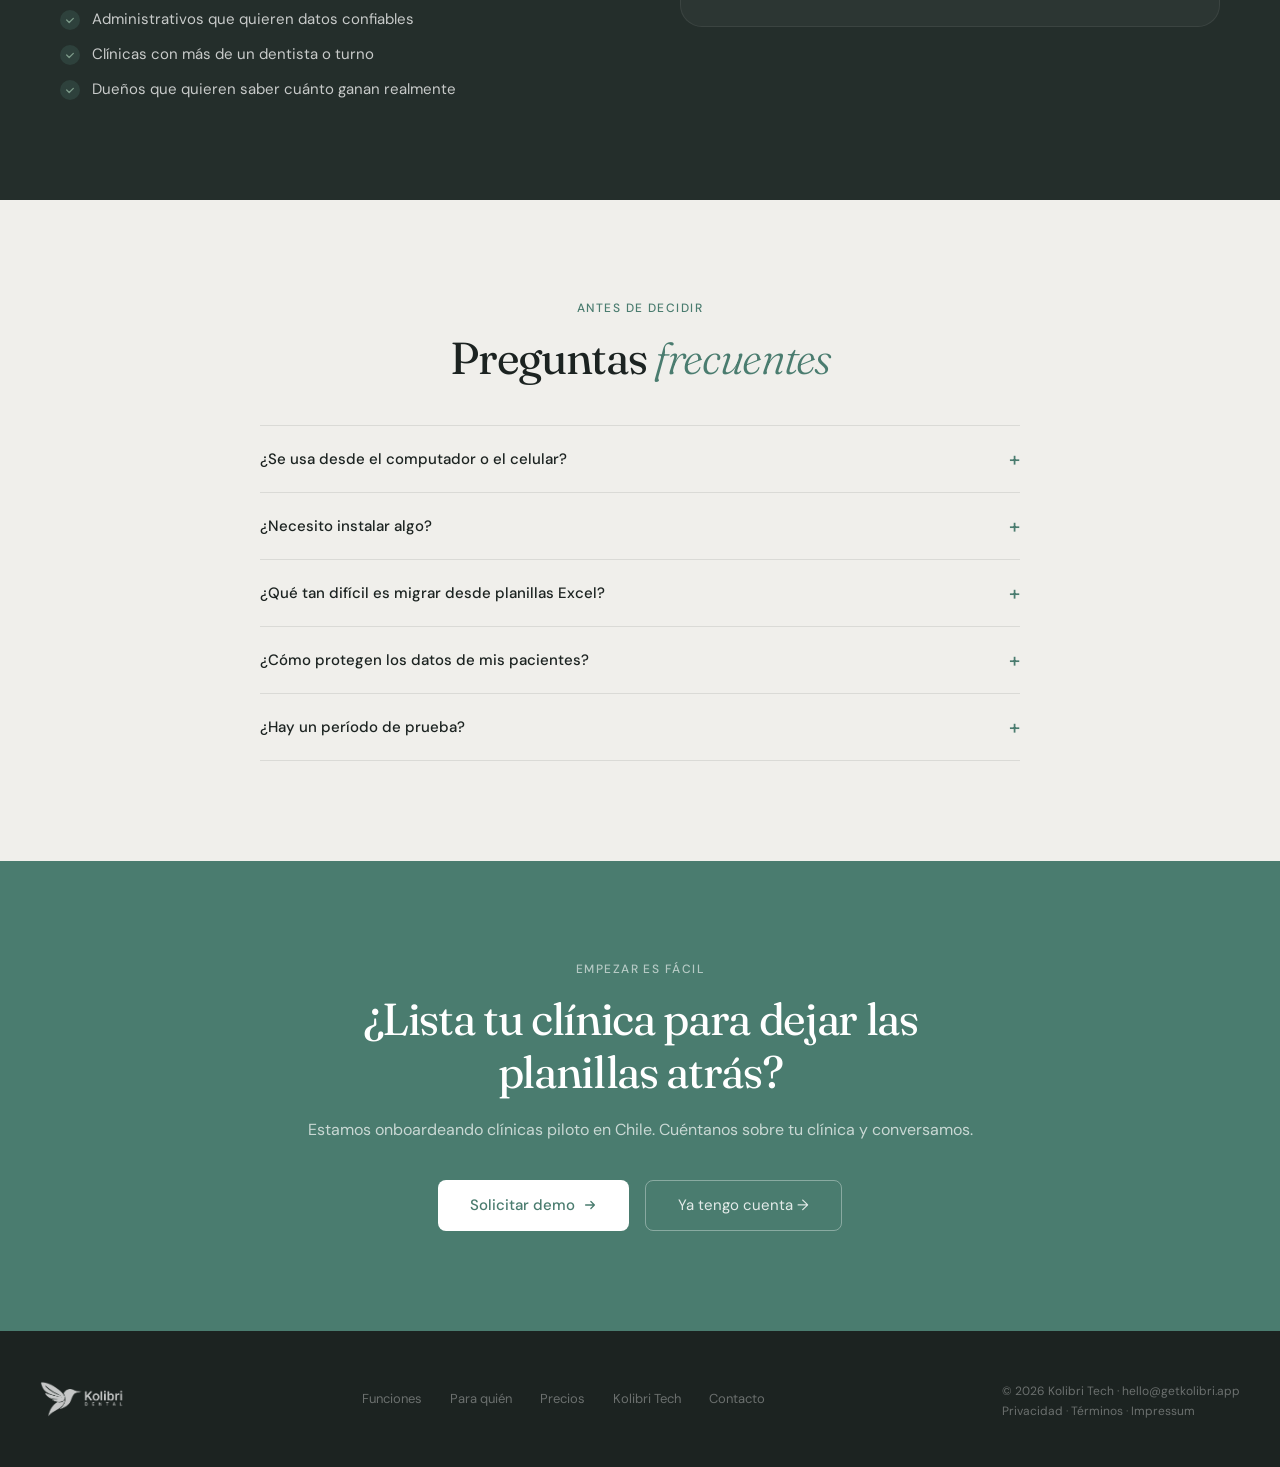
==== commit 605f4261: "Update index.html login link" ====
--- a/index.html
+++ b/index.html
@@ -527,7 +527,7 @@
   <li><a href="https://blog.getkolibri.app" target="_blank">Blog</a></li>
   <li><a href="https://kolibritech.net" target="_blank">Nosotros</a></li>
 </ul>
-  <a href="https://getkolibri.app/login" class="btn-nav">
+  <a href="https://app.getkolibri.app" class="btn-nav">
     Acceder al app →
   </a>
 </nav>
@@ -552,7 +552,7 @@
           Solicitar demo
           <svg width="14" height="14" viewBox="0 0 16 16" fill="none"><path d="M3 8h10M9 4l4 4-4 4" stroke="#fff" stroke-width="1.5" stroke-linecap="round" stroke-linejoin="round"/></svg>
         </a>
-        <a href="https://getkolibri.app/login" class="btn-secondary">
+        <a href="https://app.getkolibri.app" class="btn-secondary">
           Acceder al app
           <svg width="14" height="14" viewBox="0 0 16 16" fill="none"><path d="M3 8h10M9 4l4 4-4 4" stroke="#1C2321" stroke-width="1.5" stroke-linecap="round" stroke-linejoin="round"/></svg>
         </a>
@@ -854,7 +854,7 @@
           Solicitar demo
           <svg width="14" height="14" viewBox="0 0 16 16" fill="none"><path d="M3 8h10M9 4l4 4-4 4" stroke="#4A7C6F" stroke-width="1.5" stroke-linecap="round" stroke-linejoin="round"/></svg>
         </a>
-        <a href="https://getkolibri.app/login" class="btn-ghost">
+        <a href="https://app.getkolibri.app" class="btn-ghost">
           Ya tengo cuenta →
         </a>
       </div>
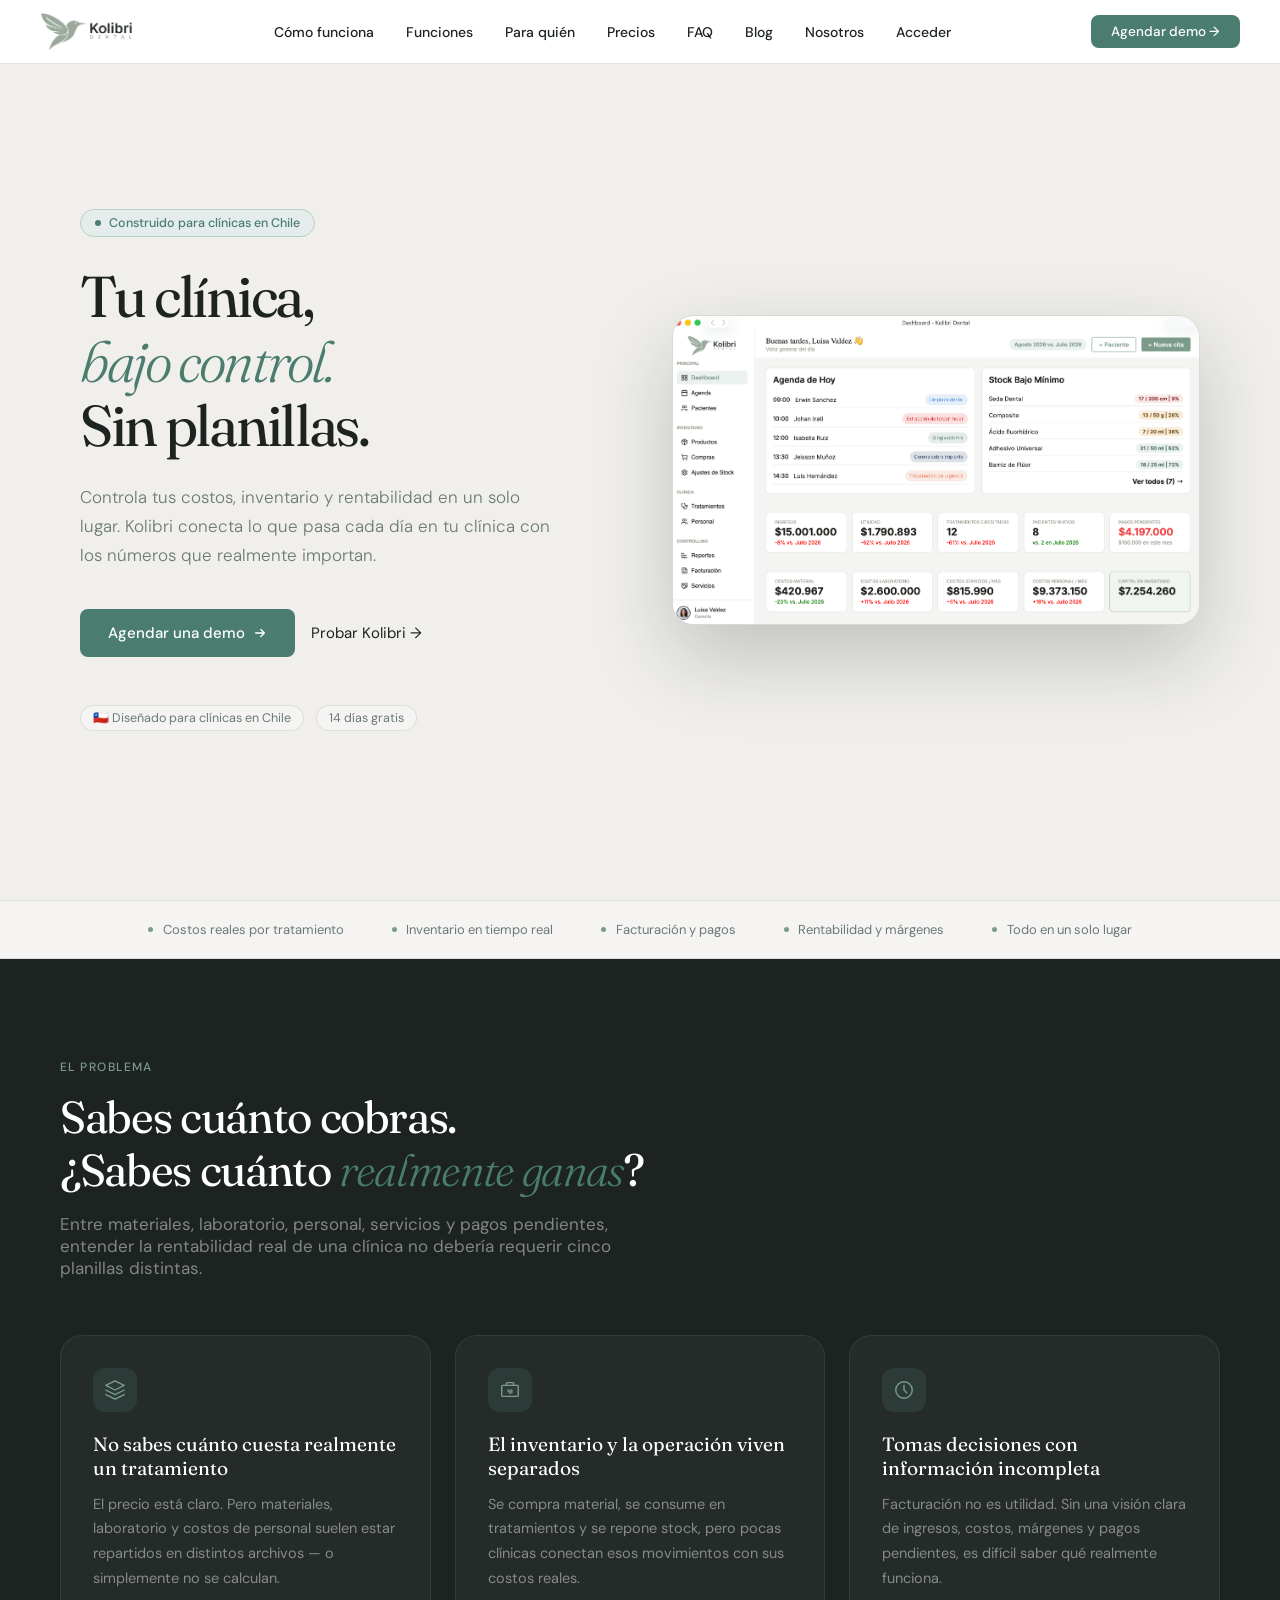
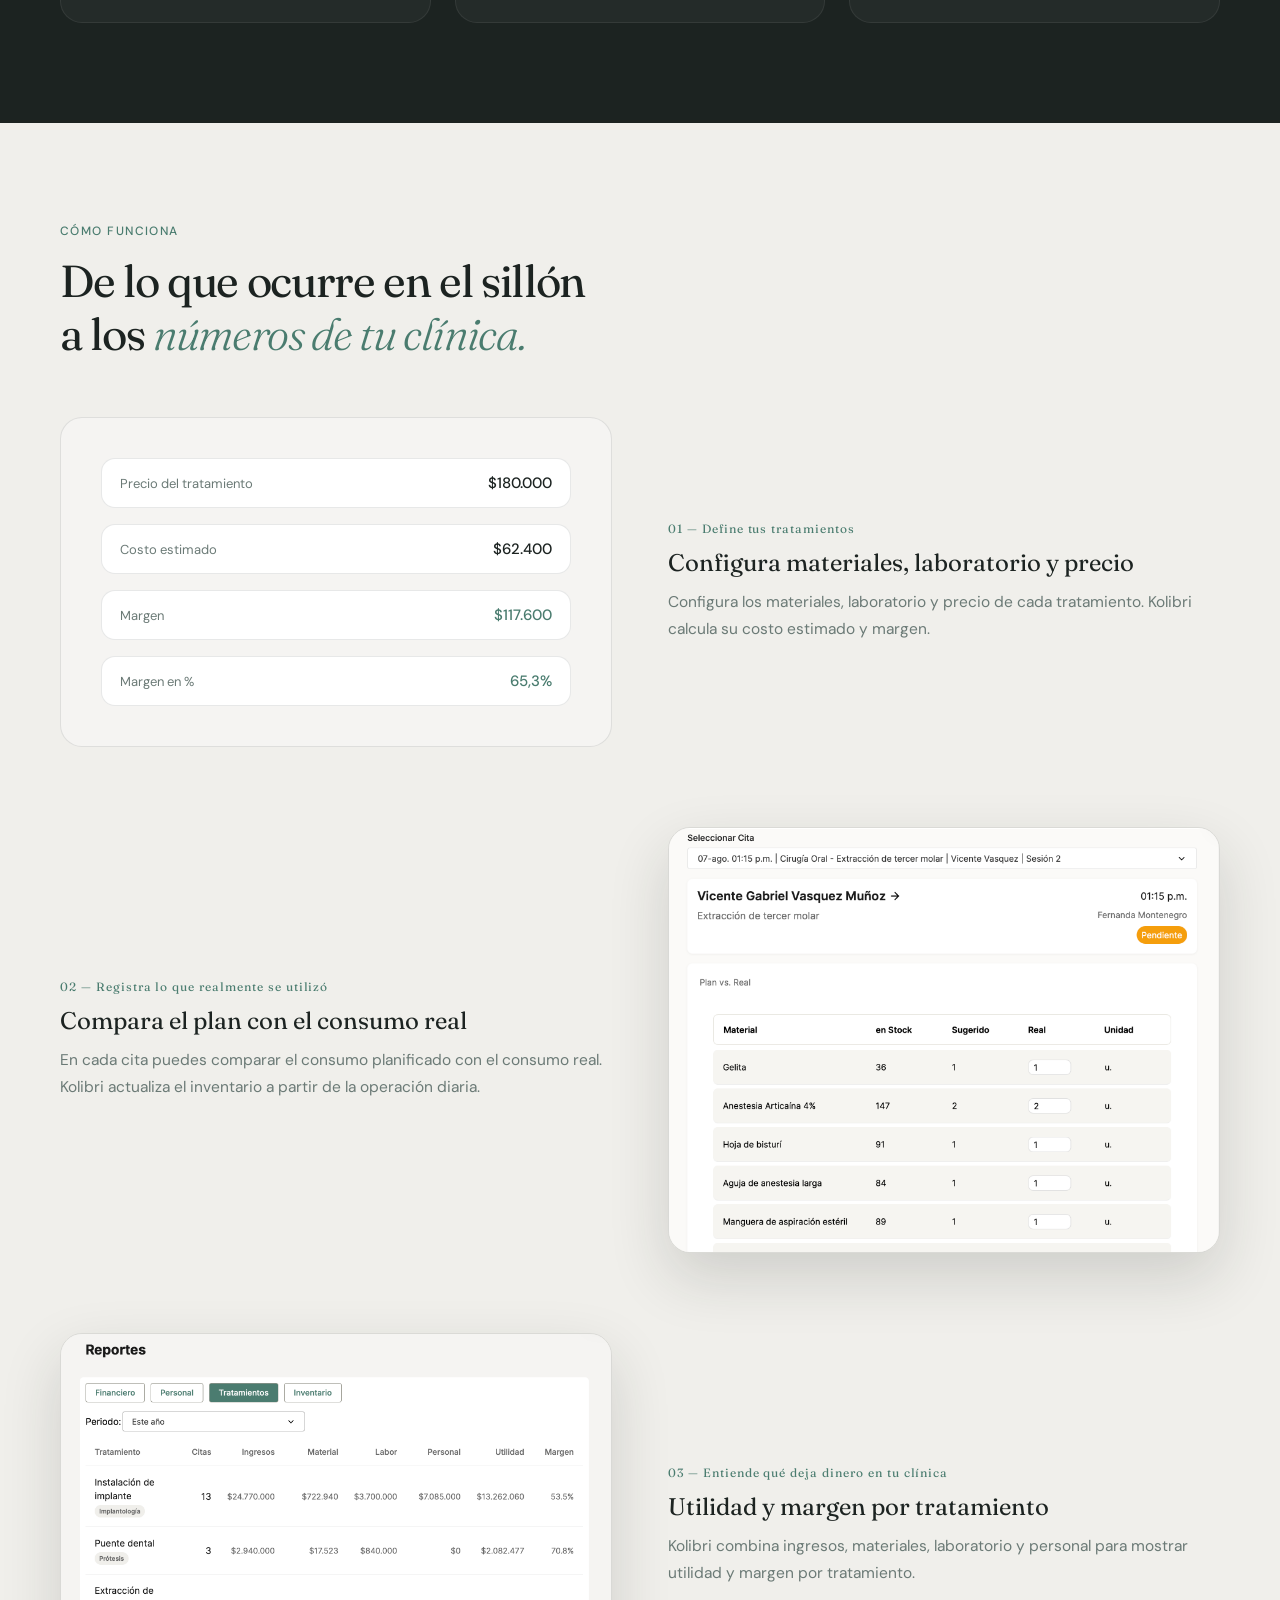
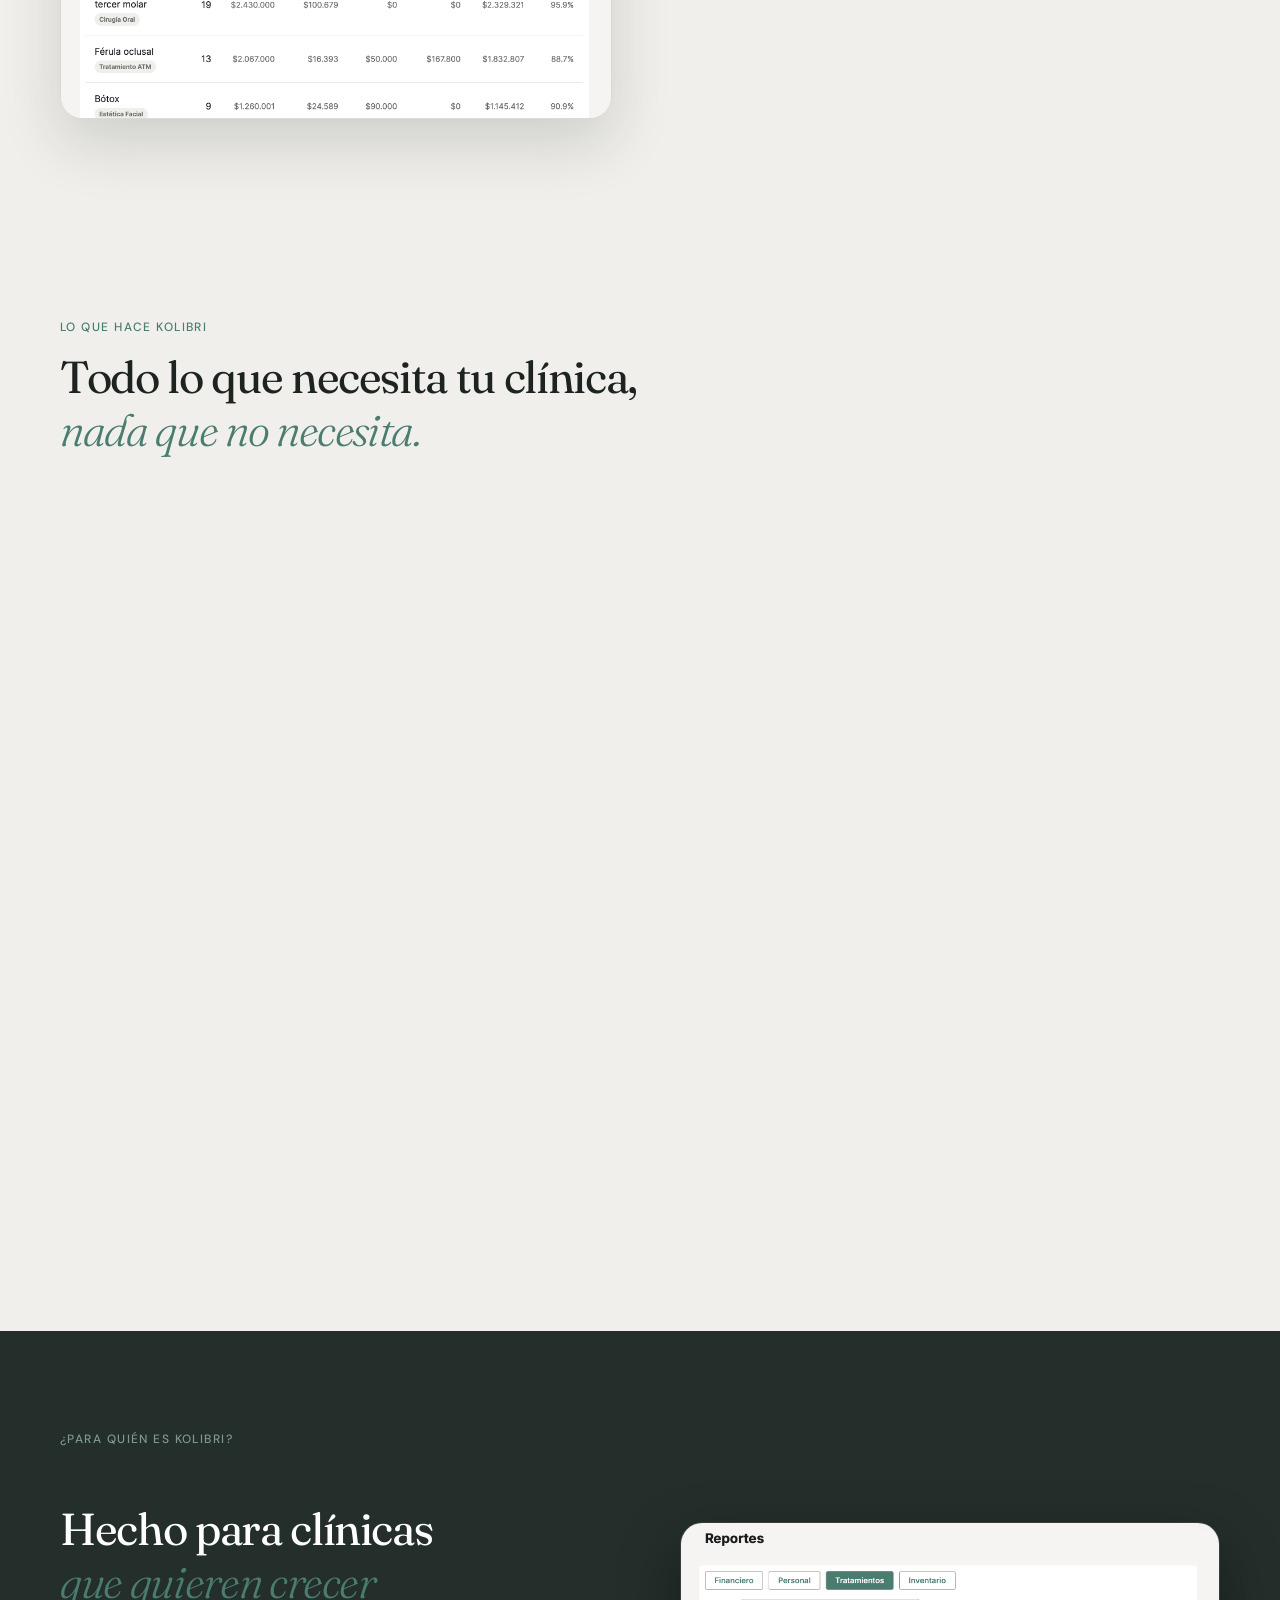
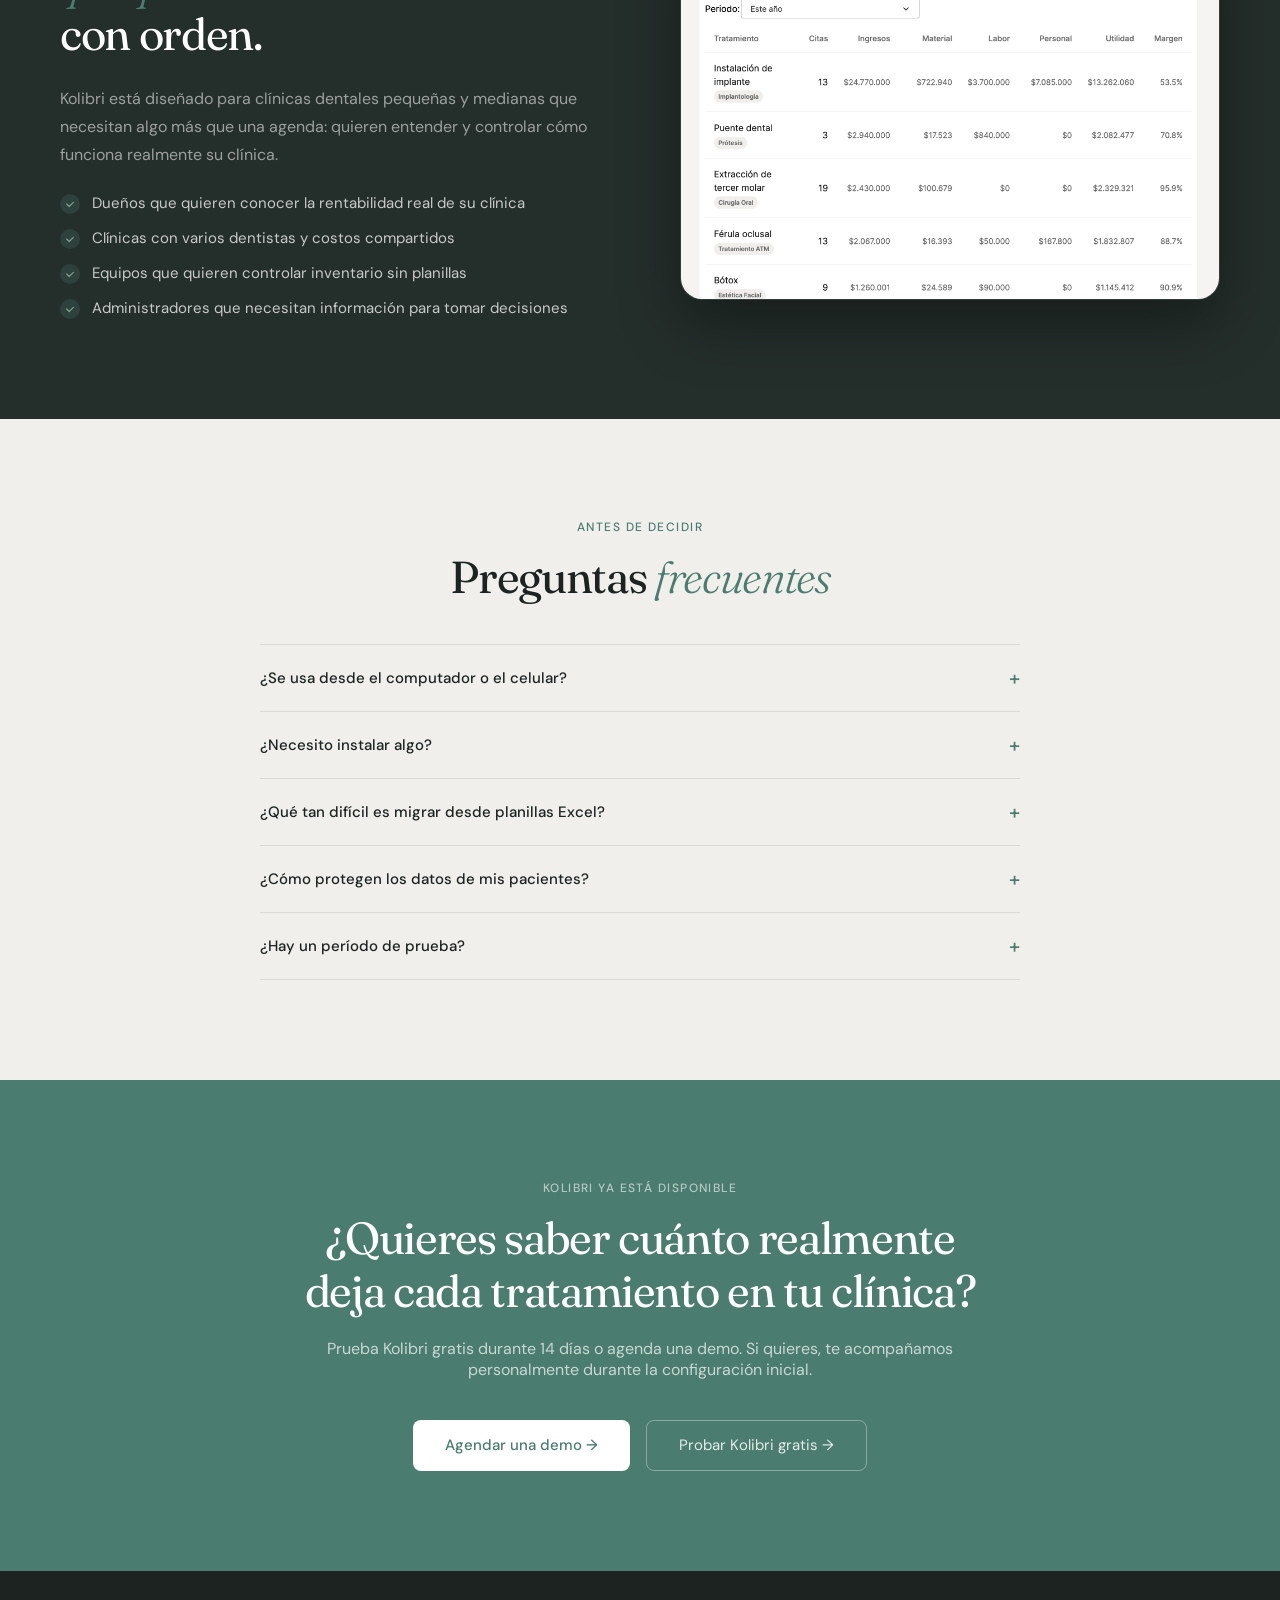
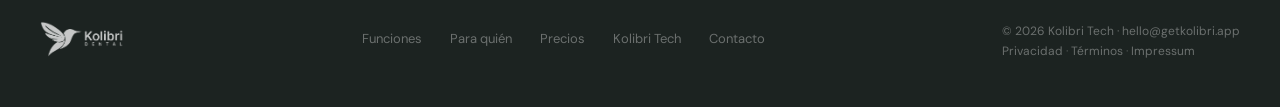
==== commit dbb72e79: "Update index.html Big Update with Screenshots" ====
--- a/index.html
+++ b/index.html
@@ -3,8 +3,8 @@
 <head>
 <meta charset="UTF-8">
 <meta name="viewport" content="width=device-width, initial-scale=1.0">
-<title>Kolibri Dental — Gestión simple para clínicas dentales reales</title>
-<meta name="description" content="Software de gestión para clínicas dentales en Chile. Inventario, consumos, contratos y reportes — sin planillas, sin complicaciones.">
+<title>Kolibri Dental — Controla costos, inventario y rentabilidad de tu clínica</title>
+<meta name="description" content="Software de gestión para clínicas dentales en Chile. Controla inventario, costos por tratamiento, facturación, personal y rentabilidad — todo en un solo lugar.">
  <link rel="icon" type="image/svg+xml" href="assets/icons/kolibri-icon.svg">
 <link rel="icon" type="image/png" href="assets/icons/kolibri-icon.png" sizes="32x32">
 <link rel="preconnect" href="https://fonts.googleapis.com">
@@ -170,6 +170,14 @@
     position: relative;
     opacity: 0; animation: fadeIn .8s .4s ease forwards;
   }
+  .hero-screenshot {
+    display: block;
+    width: 100%;
+    height: auto;
+    border-radius: var(--r-lg);
+    box-shadow: 0 32px 80px rgba(28,35,33,.22);
+    border: 1px solid var(--border);
+  }
   .mockup-card {
     background: var(--dark);
     border-radius: var(--r-lg);
@@ -320,6 +328,49 @@
   }
   .problema-card p { font-size: 14.5px; color: rgba(255,255,255,.45); line-height: 1.7; }
  
+  /* ── COMO FUNCIONA ── */
+  .cf-steps { margin-top: 3.5rem; display: flex; flex-direction: column; gap: 5rem; }
+  .cf-step {
+    display: grid; grid-template-columns: 1fr 1fr;
+    gap: 3.5rem; align-items: center;
+  }
+  .cf-step.reverse .cf-step-media { order: 2; }
+  .cf-step.reverse .cf-step-text { order: 1; }
+  .cf-step-num {
+    font-family: 'Fraunces', serif;
+    font-size: 12px; font-weight: 400;
+    color: var(--green); letter-spacing: .08em;
+    margin-bottom: .75rem;
+  }
+  .cf-step-text h3 {
+    font-family: 'Fraunces', serif;
+    font-size: 1.5rem; font-weight: 400;
+    color: var(--text); margin-bottom: .75rem;
+  }
+  .cf-step-text p { font-size: 15.5px; color: var(--muted); line-height: 1.75; }
+  .cf-step-media img {
+    display: block; width: 100%; height: auto;
+    border-radius: var(--r-lg);
+    box-shadow: 0 24px 60px rgba(28,35,33,.16);
+    border: 1px solid var(--border);
+  }
+  .cf-step-media-placeholder {
+    background: var(--bg-2);
+    border: 1px solid var(--border);
+    border-radius: var(--r-lg);
+    padding: 2.5rem;
+    display: flex; flex-direction: column; gap: 1rem;
+  }
+  .cf-placeholder-row {
+    display: flex; align-items: center; justify-content: space-between;
+    padding: .875rem 1.125rem;
+    background: #fff; border: 1px solid var(--border);
+    border-radius: var(--r-md);
+  }
+  .cf-placeholder-label { font-size: 13px; color: var(--muted); }
+  .cf-placeholder-value { font-size: 15px; font-weight: 500; color: var(--text); }
+  .cf-placeholder-value.green { color: var(--green); }
+ 
   /* ── FEATURES ── */
   .features-grid {
     display: grid; grid-template-columns: repeat(2, 1fr); gap: 1.5rem;
@@ -363,6 +414,20 @@
   .feature-tag {
     background: var(--green-4); color: var(--green);
     border-radius: 100px; padding: 3px 10px; font-size: 11.5px;
+  }
+ 
+  .also-row {
+    margin-top: 3rem;
+    padding-top: 2.5rem;
+    border-top: 1px solid var(--border);
+    display: flex; align-items: center; flex-wrap: wrap; gap: 1rem 1.5rem;
+  }
+  .also-label { font-size: 14px; color: var(--muted); font-weight: 500; white-space: nowrap; }
+  .also-pills { display: flex; flex-wrap: wrap; gap: .5rem; }
+  .also-pill {
+    background: var(--bg-2); border: 1px solid var(--border);
+    color: var(--muted);
+    border-radius: 100px; padding: 5px 14px; font-size: 13px;
   }
  
   /* ── PARA QUIEN ── */
@@ -398,6 +463,12 @@
     color: var(--green-2); line-height: 1; margin-bottom: .3rem;
   }
   .pq-stat-label { font-size: 13px; color: rgba(255,255,255,.4); }
+  .pq-screenshot img {
+    display: block; width: 100%; height: auto;
+    border-radius: var(--r-lg);
+    box-shadow: 0 24px 60px rgba(0,0,0,.35);
+    border: 1px solid rgba(255,255,255,.08);
+  }
  
   /* ── CTA FINAL ── */
   .cta-section { background: var(--green); }
@@ -507,6 +578,9 @@
     .features-grid { grid-template-columns: 1fr; }
     .pq-layout { grid-template-columns: 1fr; gap: 2.5rem; }
     .float-tag, .float-tag-2 { display: none; }
+    .cf-step, .cf-step.reverse { grid-template-columns: 1fr; gap: 1.75rem; }
+    .cf-step.reverse .cf-step-media, .cf-step.reverse .cf-step-text { order: initial; }
+    .cf-steps { gap: 3rem; }
     nav { padding: 0 1.25rem; }
     section { padding: 70px 1.25rem; }
   }
@@ -520,15 +594,17 @@
     <img src="assets/Kolibri_logo_text.png" alt="Kolibri Dental" style="height:40px; width:auto; object-fit:contain;">
   </a>
   <ul class="nav-links">
+  <li><a href="#como-funciona">Cómo funciona</a></li>
   <li><a href="#features">Funciones</a></li>
   <li><a href="#para-quien">Para quién</a></li>
   <li><a href="precios.html">Precios</a></li>
   <li><a href="#faq">FAQ</a></li>
   <li><a href="https://blog.getkolibri.app" target="_blank">Blog</a></li>
   <li><a href="https://kolibritech.net" target="_blank">Nosotros</a></li>
+  <li><a href="https://app.getkolibri.app">Acceder</a></li>
 </ul>
-  <a href="https://app.getkolibri.app" class="btn-nav">
-    Acceder al app →
+  <a href="mailto:hello@getkolibri.app?subject=Demo%20Kolibri%20Dental&body=Hola%2C%20me%20interesa%20conocer%20Kolibri%20Dental%20para%20mi%20cl%C3%ADnica." class="btn-nav">
+    Agendar demo →
   </a>
 </nav>
  
@@ -545,101 +621,37 @@
         Sin planillas.
       </h1>
       <p class="hero-sub">
-        Kolibri Dental centraliza el inventario, los consumos por tratamiento, los contratos de servicio y los reportes — todo en un solo lugar, diseñado para clínicas dentales reales.
+        Controla tus costos, inventario y rentabilidad en un solo lugar. Kolibri conecta lo que pasa cada día en tu clínica con los números que realmente importan.
       </p>
       <div class="hero-actions">
-        <a href="mailto:hello@getkolibri.app?subject=Demo%20Kolibri%20Dental" class="btn-primary">
-          Solicitar demo
+        <a href="mailto:hello@getkolibri.app?subject=Demo%20Kolibri%20Dental&body=Hola%2C%20me%20interesa%20conocer%20Kolibri%20Dental%20para%20mi%20cl%C3%ADnica." class="btn-primary">
+          Agendar una demo
           <svg width="14" height="14" viewBox="0 0 16 16" fill="none"><path d="M3 8h10M9 4l4 4-4 4" stroke="#fff" stroke-width="1.5" stroke-linecap="round" stroke-linejoin="round"/></svg>
         </a>
         <a href="https://app.getkolibri.app" class="btn-secondary">
-          Acceder al app
-          <svg width="14" height="14" viewBox="0 0 16 16" fill="none"><path d="M3 8h10M9 4l4 4-4 4" stroke="#1C2321" stroke-width="1.5" stroke-linecap="round" stroke-linejoin="round"/></svg>
+          Probar Kolibri →
         </a>
       </div>
       <div class="hero-social">
-        <span class="hero-social-text">MVP activo en</span>
-        <span class="hero-pill">🇨🇱 Chile</span>
-        <span class="hero-pill">Expandiendo a LATAM</span>
+        <span class="hero-pill">🇨🇱 Diseñado para clínicas en Chile</span>
+        <span class="hero-pill">14 días gratis</span>
       </div>
     </div>
  
-    <!-- APP MOCKUP -->
+    <!-- APP SCREENSHOT -->
     <div class="hero-visual">
-      <div class="float-tag">
-        <div class="float-icon">
-          <svg width="18" height="18" viewBox="0 0 24 24" fill="none"><path d="M12 9v4M12 17h.01M10.29 3.86L1.82 18a2 2 0 001.71 3h16.94a2 2 0 001.71-3L13.71 3.86a2 2 0 00-3.42 0z" stroke="#4A7C6F" stroke-width="1.5" stroke-linecap="round" stroke-linejoin="round"/></svg>
-        </div>
-        <div>
-          <div class="float-tag-label">Stock crítico detectado</div>
-          <div class="float-tag-value">5 productos bajo mínimo</div>
-        </div>
-      </div>
- 
-      <div class="mockup-card">
-        <div class="mockup-header">
-          <div>
-            <div style="font-size:13px; font-weight:500; color:rgba(255,255,255,.85);">Buenas tardes, Dra. Ramírez 👋</div>
-            <div class="mockup-title" style="margin-top:2px;">Vista general del día</div>
-          </div>
-          <div class="mockup-badge">Marzo 2026</div>
-        </div>
-        <div class="kpi-grid" style="grid-template-columns: 1fr 1fr 1fr; margin-bottom:1rem;">
-          <div class="kpi-card">
-            <div class="kpi-label">Ingresos</div>
-            <div class="kpi-value" style="font-size:17px;">$393.299</div>
-            <div class="kpi-sub">+3% vs. Feb 2026</div>
-          </div>
-          <div class="kpi-card">
-            <div class="kpi-label">Margen</div>
-            <div class="kpi-value" style="font-size:17px;">$391.433</div>
-            <div class="kpi-sub">+4% vs. Feb 2026</div>
-          </div>
-          <div class="kpi-card">
-            <div class="kpi-label">Stock crítico</div>
-            <div class="kpi-value" style="font-size:17px; color:#E8A87C;">5</div>
-            <div class="kpi-sub" style="color:#E8A87C;">productos</div>
-          </div>
-        </div>
-        <div style="font-size:11px; font-weight:500; color:rgba(255,255,255,.35); text-transform:uppercase; letter-spacing:.08em; margin-bottom:.5rem;">Stock bajo mínimo</div>
-        <table class="mock-table">
-          <tbody>
-            <tr>
-              <td>Composite A2 (Kit)</td>
-              <td style="text-align:right;"><span class="stock-low">0 / 20 g | 0%</span></td>
-            </tr>
-            <tr>
-              <td>Anestésico Lidocaína</td>
-              <td style="text-align:right;"><span class="stock-low">0 / 10 u. | 0%</span></td>
-            </tr>
-            <tr>
-              <td>Guantes Nitrilo L</td>
-              <td style="text-align:right;"><span class="stock-low">4 / 50 u. | 8%</span></td>
-            </tr>
-            <tr>
-              <td>Cemento Temporal</td>
-              <td style="text-align:right;"><span class="stock-low">0 / 20 ml | 0%</span></td>
-            </tr>
-          </tbody>
-        </table>
-        <div style="text-align:right; margin-top:.75rem; font-size:12px; font-weight:500; color:rgba(255,255,255,.5);">Ver todos (5) →</div>
-      </div>
- 
-      <div class="float-tag-2">
-        <div style="width:8px; height:8px; border-radius:50%; background:#E8C068; flex-shrink:0;"></div>
-        <div class="float-tag-2-text">Próximo pago: ACHS el 01-04-2026</div>
-      </div>
+      <img class="hero-screenshot" src="assets/Dashboard-Screenshot.png" alt="Dashboard de Kolibri Dental con ingresos, costos, inventario y pagos pendientes">
     </div>
   </div>
 </section>
  
 <!-- ── CONTEXT STRIP ── -->
 <div class="context-strip">
+  <div class="context-item"><span class="context-dot"></span> Costos reales por tratamiento</div>
   <div class="context-item"><span class="context-dot"></span> Inventario en tiempo real</div>
-  <div class="context-item"><span class="context-dot"></span> Consumos por tratamiento</div>
-  <div class="context-item"><span class="context-dot"></span> Contratos de servicio</div>
-  <div class="context-item"><span class="context-dot"></span> Reportes automáticos</div>
-  <div class="context-item"><span class="context-dot"></span> Sin planillas Excel</div>
+  <div class="context-item"><span class="context-dot"></span> Facturación y pagos</div>
+  <div class="context-item"><span class="context-dot"></span> Rentabilidad y márgenes</div>
+  <div class="context-item"><span class="context-dot"></span> Todo en un solo lugar</div>
 </div>
  
 <!-- ── PROBLEMA ── -->
@@ -647,32 +659,96 @@
   <div class="section-inner">
     <div class="section-label reveal">El problema</div>
     <h2 class="section-title reveal reveal-delay-1">
-      ¿Cómo gestionas tu clínica hoy?
+      Sabes cuánto cobras.<br>
+      ¿Sabes cuánto <em>realmente ganas</em>?
     </h2>
     <p style="font-size:17px; color:rgba(255,255,255,.45); margin-top:1rem; max-width:560px;" class="reveal reveal-delay-2">
-      La mayoría de las clínicas dentales operan con una mezcla de hojas de cálculo, cuadernos y mensajes de WhatsApp. Funciona hasta que no funciona.
+      Entre materiales, laboratorio, personal, servicios y pagos pendientes, entender la rentabilidad real de una clínica no debería requerir cinco planillas distintas.
     </p>
     <div class="problema-grid">
       <div class="problema-card reveal">
         <div class="problema-icon">
-          <svg width="22" height="22" viewBox="0 0 24 24" fill="none"><rect x="3" y="3" width="18" height="18" rx="2" stroke="#7D9B8A" stroke-width="1.5"/><path d="M3 9h18M9 21V9" stroke="#7D9B8A" stroke-width="1.5" stroke-linecap="round"/></svg>
-        </div>
-        <h3>Planillas que se quedan obsoletas</h3>
-        <p>El Excel de stock nunca refleja la realidad. Cada dentista actualiza (o no actualiza) a su manera. Al final del día, nadie sabe cuánto queda de nada.</p>
+          <svg width="22" height="22" viewBox="0 0 24 24" fill="none"><path d="M12 2L2 7l10 5 10-5-10-5zM2 17l10 5 10-5M2 12l10 5 10-5" stroke="#7D9B8A" stroke-width="1.5" stroke-linecap="round" stroke-linejoin="round"/></svg>
+        </div>
+        <h3>No sabes cuánto cuesta realmente un tratamiento</h3>
+        <p>El precio está claro. Pero materiales, laboratorio y costos de personal suelen estar repartidos en distintos archivos — o simplemente no se calculan.</p>
       </div>
       <div class="problema-card reveal reveal-delay-1">
         <div class="problema-icon">
-          <svg width="22" height="22" viewBox="0 0 24 24" fill="none"><circle cx="12" cy="12" r="9" stroke="#7D9B8A" stroke-width="1.5"/><path d="M12 7v5l3 3" stroke="#7D9B8A" stroke-width="1.5" stroke-linecap="round"/></svg>
-        </div>
-        <h3>Tiempo perdido en administración</h3>
-        <p>Contar stocks físicamente, buscar facturas antiguas, consolidar datos de distintos archivos. Tiempo que podría usarse en lo que importa: los pacientes.</p>
+          <svg width="22" height="22" viewBox="0 0 24 24" fill="none"><path d="M20 7H4a1 1 0 00-1 1v10a1 1 0 001 1h16a1 1 0 001-1V8a1 1 0 00-1-1z" stroke="#7D9B8A" stroke-width="1.5"/><path d="M16 7V5a1 1 0 00-1-1H9a1 1 0 00-1 1v2M12 12v4M10 12v2M14 12v3" stroke="#7D9B8A" stroke-width="1.5" stroke-linecap="round"/></svg>
+        </div>
+        <h3>El inventario y la operación viven separados</h3>
+        <p>Se compra material, se consume en tratamientos y se repone stock, pero pocas clínicas conectan esos movimientos con sus costos reales.</p>
       </div>
       <div class="problema-card reveal reveal-delay-2">
         <div class="problema-icon">
-          <svg width="22" height="22" viewBox="0 0 24 24" fill="none"><path d="M12 2L2 7l10 5 10-5-10-5zM2 17l10 5 10-5M2 12l10 5 10-5" stroke="#7D9B8A" stroke-width="1.5" stroke-linecap="round" stroke-linejoin="round"/></svg>
-        </div>
-        <h3>Sin visibilidad real de costos</h3>
-        <p>¿Cuánto te costó ese implante en materiales? ¿Cuál es tu margen real por tipo de tratamiento? Sin datos claros, es imposible tomar buenas decisiones.</p>
+          <svg width="22" height="22" viewBox="0 0 24 24" fill="none"><circle cx="12" cy="12" r="9" stroke="#7D9B8A" stroke-width="1.5"/><path d="M12 7v5l3 3" stroke="#7D9B8A" stroke-width="1.5" stroke-linecap="round"/></svg>
+        </div>
+        <h3>Tomas decisiones con información incompleta</h3>
+        <p>Facturación no es utilidad. Sin una visión clara de ingresos, costos, márgenes y pagos pendientes, es difícil saber qué realmente funciona.</p>
+      </div>
+    </div>
+  </div>
+</section>
+ 
+<!-- ── COMO FUNCIONA ── -->
+<section id="como-funciona">
+  <div class="section-inner">
+    <div class="section-label reveal">Cómo funciona</div>
+    <h2 class="section-title reveal reveal-delay-1">
+      De lo que ocurre en el sillón<br>
+      a los <em>números de tu clínica.</em>
+    </h2>
+ 
+    <div class="cf-steps">
+      <div class="cf-step reveal">
+        <div class="cf-step-media">
+          <div class="cf-step-media-placeholder">
+            <div class="cf-placeholder-row">
+              <span class="cf-placeholder-label">Precio del tratamiento</span>
+              <span class="cf-placeholder-value">$180.000</span>
+            </div>
+            <div class="cf-placeholder-row">
+              <span class="cf-placeholder-label">Costo estimado</span>
+              <span class="cf-placeholder-value">$62.400</span>
+            </div>
+            <div class="cf-placeholder-row">
+              <span class="cf-placeholder-label">Margen</span>
+              <span class="cf-placeholder-value green">$117.600</span>
+            </div>
+            <div class="cf-placeholder-row">
+              <span class="cf-placeholder-label">Margen en %</span>
+              <span class="cf-placeholder-value green">65,3%</span>
+            </div>
+          </div>
+        </div>
+        <div class="cf-step-text">
+          <div class="cf-step-num">01 — Define tus tratamientos</div>
+          <h3>Configura materiales, laboratorio y precio</h3>
+          <p>Configura los materiales, laboratorio y precio de cada tratamiento. Kolibri calcula su costo estimado y margen.</p>
+        </div>
+      </div>
+ 
+      <div class="cf-step reverse reveal">
+        <div class="cf-step-media">
+          <img src="assets/Screenshot_Treatments-target-actual.png" alt="Comparación de consumo planificado (Plan) vs. consumo real por cita en Kolibri Dental">
+        </div>
+        <div class="cf-step-text">
+          <div class="cf-step-num">02 — Registra lo que realmente se utilizó</div>
+          <h3>Compara el plan con el consumo real</h3>
+          <p>En cada cita puedes comparar el consumo planificado con el consumo real. Kolibri actualiza el inventario a partir de la operación diaria.</p>
+        </div>
+      </div>
+ 
+      <div class="cf-step reveal">
+        <div class="cf-step-media">
+          <img src="assets/Screenshot_Reports.png" alt="Reporte de tratamientos en Kolibri Dental con ingresos, costos, utilidad y margen">
+        </div>
+        <div class="cf-step-text">
+          <div class="cf-step-num">03 — Entiende qué deja dinero en tu clínica</div>
+          <h3>Utilidad y margen por tratamiento</h3>
+          <p>Kolibri combina ingresos, materiales, laboratorio y personal para mostrar utilidad y margen por tratamiento.</p>
+        </div>
       </div>
     </div>
   </div>
@@ -690,28 +766,28 @@
       <div class="feature-card reveal">
         <div class="feature-num">01</div>
         <div class="feature-icon">
-          <svg width="22" height="22" viewBox="0 0 24 24" fill="none"><path d="M20 7H4a1 1 0 00-1 1v10a1 1 0 001 1h16a1 1 0 001-1V8a1 1 0 00-1-1z" stroke="#4A7C6F" stroke-width="1.5"/><path d="M16 7V5a1 1 0 00-1-1H9a1 1 0 00-1 1v2M12 12v4M10 12v2M14 12v3" stroke="#4A7C6F" stroke-width="1.5" stroke-linecap="round"/></svg>
-        </div>
-        <h3>Inventario en tiempo real</h3>
-        <p>Registra entradas, salidas y ajustes. Define stocks mínimos por producto. Recibe alertas antes de que se acabe lo que necesitas para trabajar.</p>
+          <svg width="22" height="22" viewBox="0 0 24 24" fill="none"><path d="M12 2L2 7l10 5 10-5-10-5zM2 17l10 5 10-5M2 12l10 5 10-5" stroke="#4A7C6F" stroke-width="1.5" stroke-linecap="round" stroke-linejoin="round"/></svg>
+        </div>
+        <h3>Costos y márgenes por tratamiento</h3>
+        <p>Conoce cuánto cuesta realmente cada tratamiento incluyendo materiales, laboratorio y personal. Compara precio, costo, utilidad y margen.</p>
         <div class="feature-tags">
-          <span class="feature-tag">Entradas y salidas</span>
-          <span class="feature-tag">Stock mínimo</span>
-          <span class="feature-tag">Alertas críticas</span>
+          <span class="feature-tag">Costo real</span>
+          <span class="feature-tag">Utilidad</span>
+          <span class="feature-tag">Margen</span>
         </div>
       </div>
  
       <div class="feature-card reveal reveal-delay-1">
         <div class="feature-num">02</div>
         <div class="feature-icon">
-          <svg width="22" height="22" viewBox="0 0 24 24" fill="none"><path d="M9 5H7a2 2 0 00-2 2v12a2 2 0 002 2h10a2 2 0 002-2V7a2 2 0 00-2-2h-2M9 5a2 2 0 002 2h2a2 2 0 002-2M9 5a2 2 0 012-2h2a2 2 0 012 2m-3 7h.01M12 16h.01M9 12h.01" stroke="#4A7C6F" stroke-width="1.5" stroke-linecap="round"/></svg>
-        </div>
-        <h3>Consumos por tratamiento</h3>
-        <p>Asocia los materiales usados a cada cita. Calcula el costo real por tratamiento. Identifica qué procedimientos son más rentables y dónde estás perdiendo margen.</p>
+          <svg width="22" height="22" viewBox="0 0 24 24" fill="none"><path d="M20 7H4a1 1 0 00-1 1v10a1 1 0 001 1h16a1 1 0 001-1V8a1 1 0 00-1-1z" stroke="#4A7C6F" stroke-width="1.5"/><path d="M16 7V5a1 1 0 00-1-1H9a1 1 0 00-1 1v2M12 12v4M10 12v2M14 12v3" stroke="#4A7C6F" stroke-width="1.5" stroke-linecap="round"/></svg>
+        </div>
+        <h3>Inventario en tiempo real</h3>
+        <p>Controla compras, consumos y ajustes. Define stocks mínimos y conoce cuánto capital tienes inmovilizado en inventario.</p>
         <div class="feature-tags">
-          <span class="feature-tag">BOM por tratamiento</span>
-          <span class="feature-tag">Costo real</span>
-          <span class="feature-tag">Márgenes</span>
+          <span class="feature-tag">Compras</span>
+          <span class="feature-tag">Stock mínimo</span>
+          <span class="feature-tag">Capital en inventario</span>
         </div>
       </div>
  
@@ -720,12 +796,12 @@
         <div class="feature-icon">
           <svg width="22" height="22" viewBox="0 0 24 24" fill="none"><path d="M9 12h6M9 16h4M7 3H5a2 2 0 00-2 2v14a2 2 0 002 2h14a2 2 0 002-2V5a2 2 0 00-2-2h-2M9 3a1 1 0 011-1h4a1 1 0 011 1v1H9V3z" stroke="#4A7C6F" stroke-width="1.5" stroke-linecap="round"/></svg>
         </div>
-        <h3>Contratos y servicios</h3>
-        <p>Gestiona los contratos de mantenimiento de tus equipos (sillones, radiografías, esterilizadoras). Nunca más olvides una renovación o un pago vencido.</p>
+        <h3>Facturación y control financiero</h3>
+        <p>Visualiza lo presupuestado, cobrado y pendiente. Sigue ingresos y costos sin consolidar información manualmente.</p>
         <div class="feature-tags">
-          <span class="feature-tag">Contratos activos</span>
-          <span class="feature-tag">Vencimientos</span>
-          <span class="feature-tag">Pagos programados</span>
+          <span class="feature-tag">Facturación</span>
+          <span class="feature-tag">Pagos pendientes</span>
+          <span class="feature-tag">Ingresos</span>
         </div>
       </div>
  
@@ -734,13 +810,26 @@
         <div class="feature-icon">
           <svg width="22" height="22" viewBox="0 0 24 24" fill="none"><path d="M18 20V10M12 20V4M6 20v-6" stroke="#4A7C6F" stroke-width="1.5" stroke-linecap="round" stroke-linejoin="round"/></svg>
         </div>
-        <h3>Reportes automáticos</h3>
-        <p>KPIs del mes en un vistazo: consumos totales, costos por tratamiento, contratos próximos a vencer. Sin exportar, sin consolidar, sin fórmulas rotas.</p>
+        <h3>Reportes para tomar decisiones</h3>
+        <p>Analiza la clínica por mes, tratamiento, personal e inventario. Identifica qué funciona y dónde se está perdiendo margen.</p>
         <div class="feature-tags">
-          <span class="feature-tag">KPIs mensuales</span>
-          <span class="feature-tag">Controlling</span>
-          <span class="feature-tag">Exportar datos</span>
-        </div>
+          <span class="feature-tag">Financiero</span>
+          <span class="feature-tag">Tratamientos</span>
+          <span class="feature-tag">Personal</span>
+        </div>
+      </div>
+    </div>
+ 
+    <div class="also-row reveal">
+      <span class="also-label">Y además:</span>
+      <div class="also-pills">
+        <span class="also-pill">Agenda</span>
+        <span class="also-pill">Pacientes</span>
+        <span class="also-pill">Compras</span>
+        <span class="also-pill">Personal</span>
+        <span class="also-pill">Servicios</span>
+        <span class="also-pill">Facturación</span>
+        <span class="also-pill">Reportes</span>
       </div>
     </div>
   </div>
@@ -758,48 +847,37 @@
           con orden.
         </h2>
         <p class="reveal reveal-delay-2">
-          Kolibri Dental está diseñado para clínicas dentales de 1 a 5 sillones que ya no quieren depender de planillas y quieren tener el control real de su operación.
+          Kolibri está diseñado para clínicas dentales pequeñas y medianas que necesitan algo más que una agenda: quieren entender y controlar cómo funciona realmente su clínica.
         </p>
         <ul class="pq-checks reveal reveal-delay-3">
           <li>
             <span class="check-icon">
               <svg width="10" height="10" viewBox="0 0 12 12" fill="none"><path d="M2 6l3 3 5-5" stroke="#7D9B8A" stroke-width="1.5" stroke-linecap="round" stroke-linejoin="round"/></svg>
             </span>
-            Dentistas que también gestionan la clínica
+            Dueños que quieren conocer la rentabilidad real de su clínica
           </li>
           <li>
             <span class="check-icon">
               <svg width="10" height="10" viewBox="0 0 12 12" fill="none"><path d="M2 6l3 3 5-5" stroke="#7D9B8A" stroke-width="1.5" stroke-linecap="round" stroke-linejoin="round"/></svg>
             </span>
-            Administrativos que quieren datos confiables
+            Clínicas con varios dentistas y costos compartidos
           </li>
           <li>
             <span class="check-icon">
               <svg width="10" height="10" viewBox="0 0 12 12" fill="none"><path d="M2 6l3 3 5-5" stroke="#7D9B8A" stroke-width="1.5" stroke-linecap="round" stroke-linejoin="round"/></svg>
             </span>
-            Clínicas con más de un dentista o turno
+            Equipos que quieren controlar inventario sin planillas
           </li>
           <li>
             <span class="check-icon">
               <svg width="10" height="10" viewBox="0 0 12 12" fill="none"><path d="M2 6l3 3 5-5" stroke="#7D9B8A" stroke-width="1.5" stroke-linecap="round" stroke-linejoin="round"/></svg>
             </span>
-            Dueños que quieren saber cuánto ganan realmente
+            Administradores que necesitan información para tomar decisiones
           </li>
         </ul>
       </div>
-      <div class="pq-stats reveal reveal-delay-2">
-        <div class="pq-stat">
-          <div class="pq-stat-num">2–4h</div>
-          <div class="pq-stat-label">ahorradas por semana en administración manual</div>
-        </div>
-        <div class="pq-stat">
-          <div class="pq-stat-num">1 app</div>
-          <div class="pq-stat-label">en vez de 3 planillas + 2 cuadernos</div>
-        </div>
-        <div class="pq-stat" style="grid-column: span 2;">
-          <div class="pq-stat-num">100%</div>
-          <div class="pq-stat-label">construido con y para dentistas reales en Chile — no desde un escritorio</div>
-        </div>
+      <div class="pq-screenshot reveal reveal-delay-2">
+        <img src="assets/Screenshot_Reports.png" alt="Reporte de tratamientos en Kolibri Dental con ingresos, costos, utilidad y margen">
       </div>
     </div>
   </div>
@@ -826,7 +904,7 @@
  
       <div class="faq-item">
         <div class="faq-q">¿Qué tan difícil es migrar desde planillas Excel?<span class="faq-icon">+</span></div>
-        <div class="faq-a">Te ayudamos a importar tu inventario y productos existentes durante el onboarding. La mayoría de las clínicas piloto están operando con datos reales dentro de la primera semana.</div>
+        <div class="faq-a">Te ayudamos a configurar tus productos, tratamientos e inventario inicial durante el onboarding. Si ya tienes la información preparada, una clínica puede quedar configurada aproximadamente en una hora.</div>
       </div>
  
       <div class="faq-item">
@@ -836,7 +914,7 @@
  
       <div class="faq-item">
         <div class="faq-q">¿Hay un período de prueba?<span class="faq-icon">+</span></div>
-        <div class="faq-a">Sí. Ofrecemos una demo personalizada y un período de onboarding guiado antes de activar la facturación. Escríbenos a <a href="mailto:hello@getkolibri.app">hello@getkolibri.app</a> para coordinar.</div>
+        <div class="faq-a">Sí. Puedes probar Kolibri gratis durante 14 días. Si quieres, también te acompañamos personalmente durante la configuración inicial. Escríbenos a <a href="mailto:hello@getkolibri.app">hello@getkolibri.app</a> para coordinar.</div>
       </div>
     </div>
   </div>
@@ -846,16 +924,15 @@
 <section class="cta-section" id="contacto">
   <div class="section-inner">
     <div class="cta-inner">
-      <div class="section-label">Empezar es fácil</div>
-      <h2>¿Lista tu clínica para dejar las planillas atrás?</h2>
-      <p>Estamos onboardeando clínicas piloto en Chile. Cuéntanos sobre tu clínica y conversamos.</p>
+      <div class="section-label">Kolibri ya está disponible</div>
+      <h2>¿Quieres saber cuánto realmente deja cada tratamiento en tu clínica?</h2>
+      <p>Prueba Kolibri gratis durante 14 días o agenda una demo. Si quieres, te acompañamos personalmente durante la configuración inicial.</p>
       <div class="cta-actions">
         <a href="mailto:hello@getkolibri.app?subject=Demo%20Kolibri%20Dental&body=Hola%2C%20me%20interesa%20conocer%20Kolibri%20Dental%20para%20mi%20cl%C3%ADnica." class="btn-white">
-          Solicitar demo
-          <svg width="14" height="14" viewBox="0 0 16 16" fill="none"><path d="M3 8h10M9 4l4 4-4 4" stroke="#4A7C6F" stroke-width="1.5" stroke-linecap="round" stroke-linejoin="round"/></svg>
+          Agendar una demo →
         </a>
         <a href="https://app.getkolibri.app" class="btn-ghost">
-          Ya tengo cuenta →
+          Probar Kolibri gratis →
         </a>
       </div>
     </div>
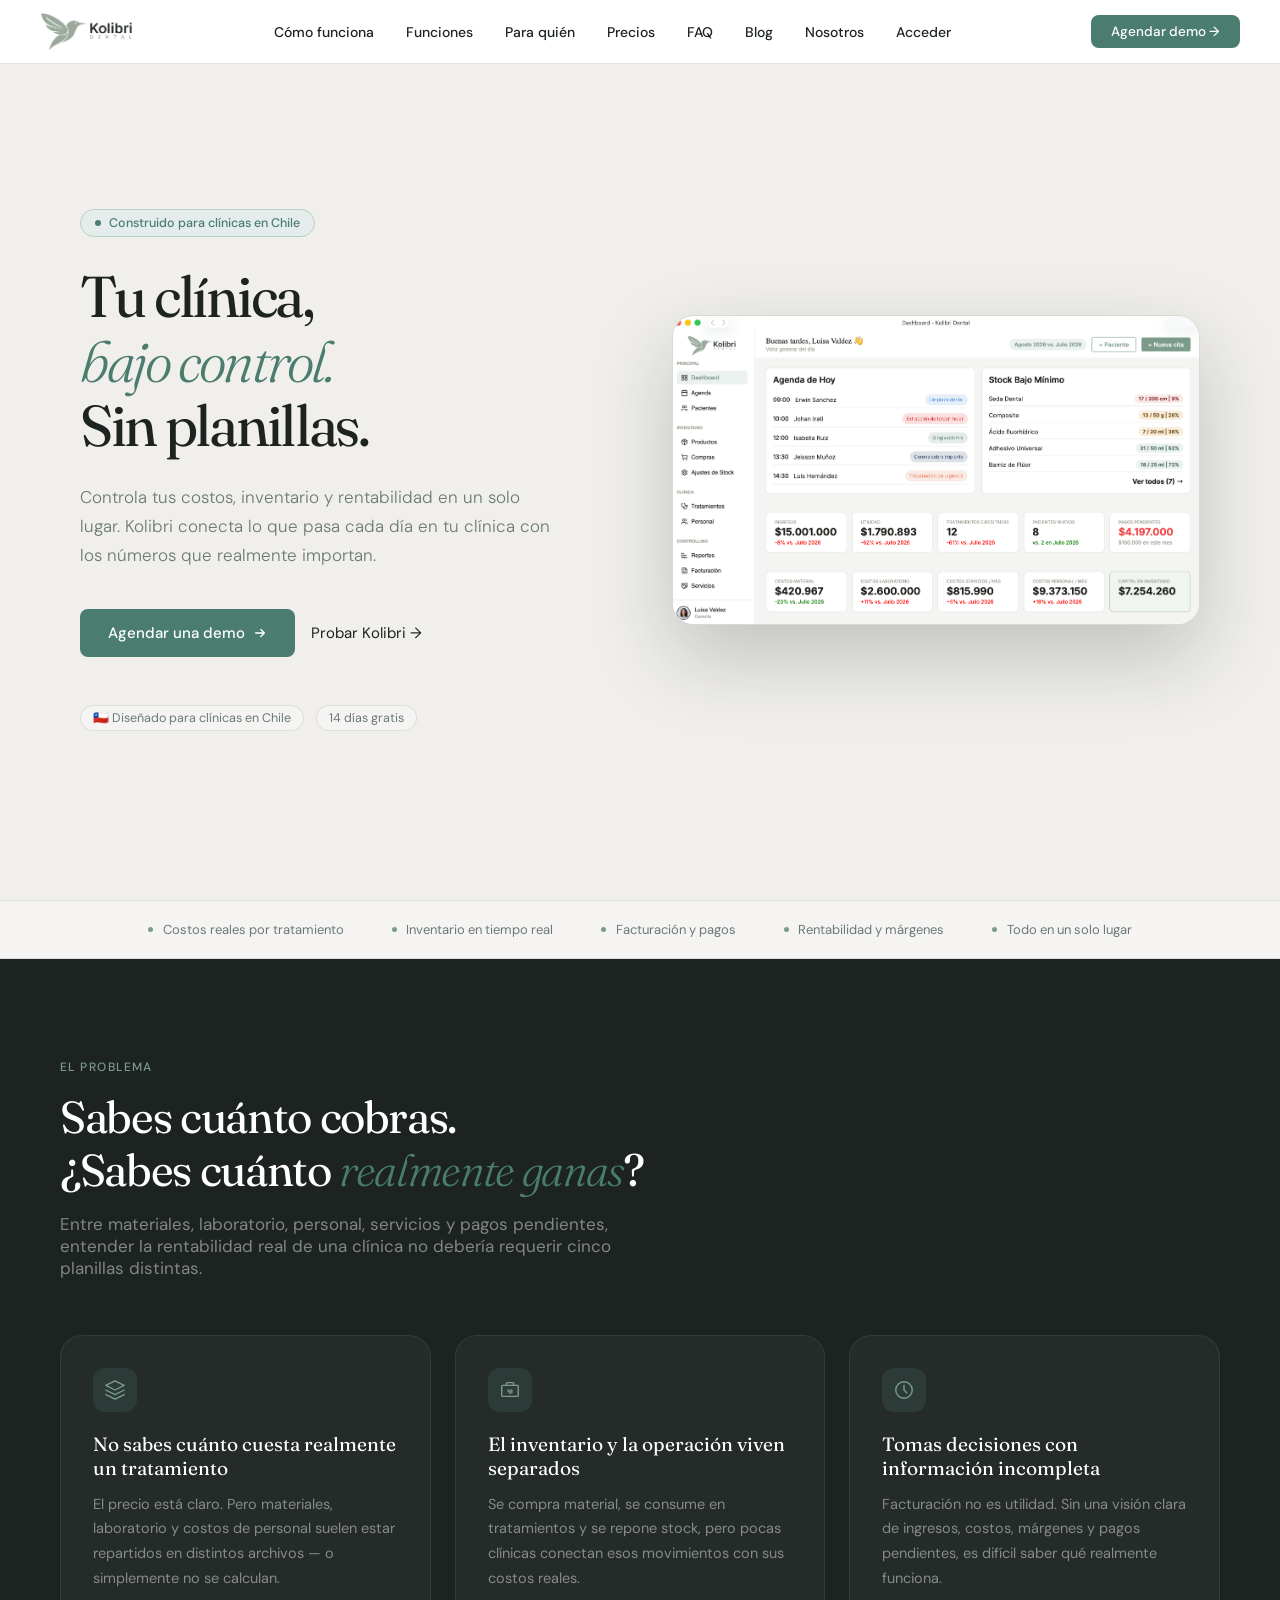
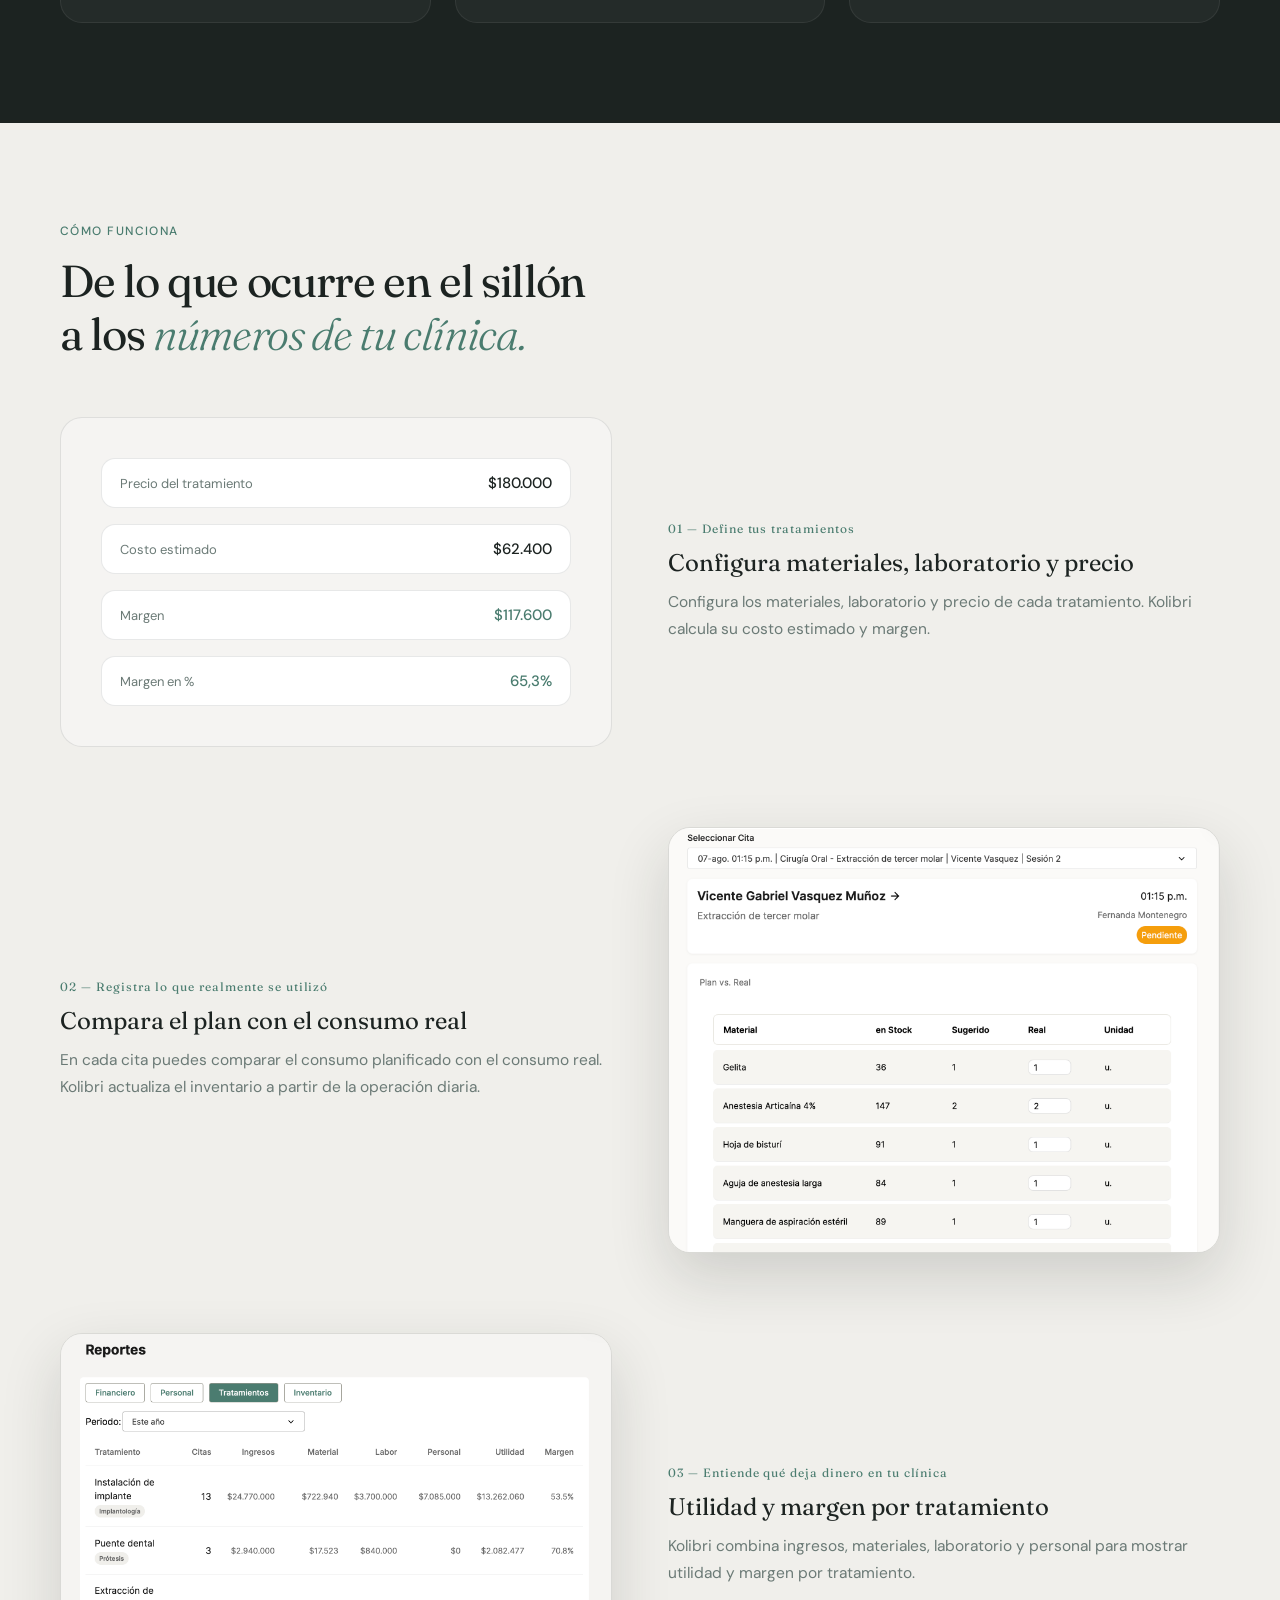
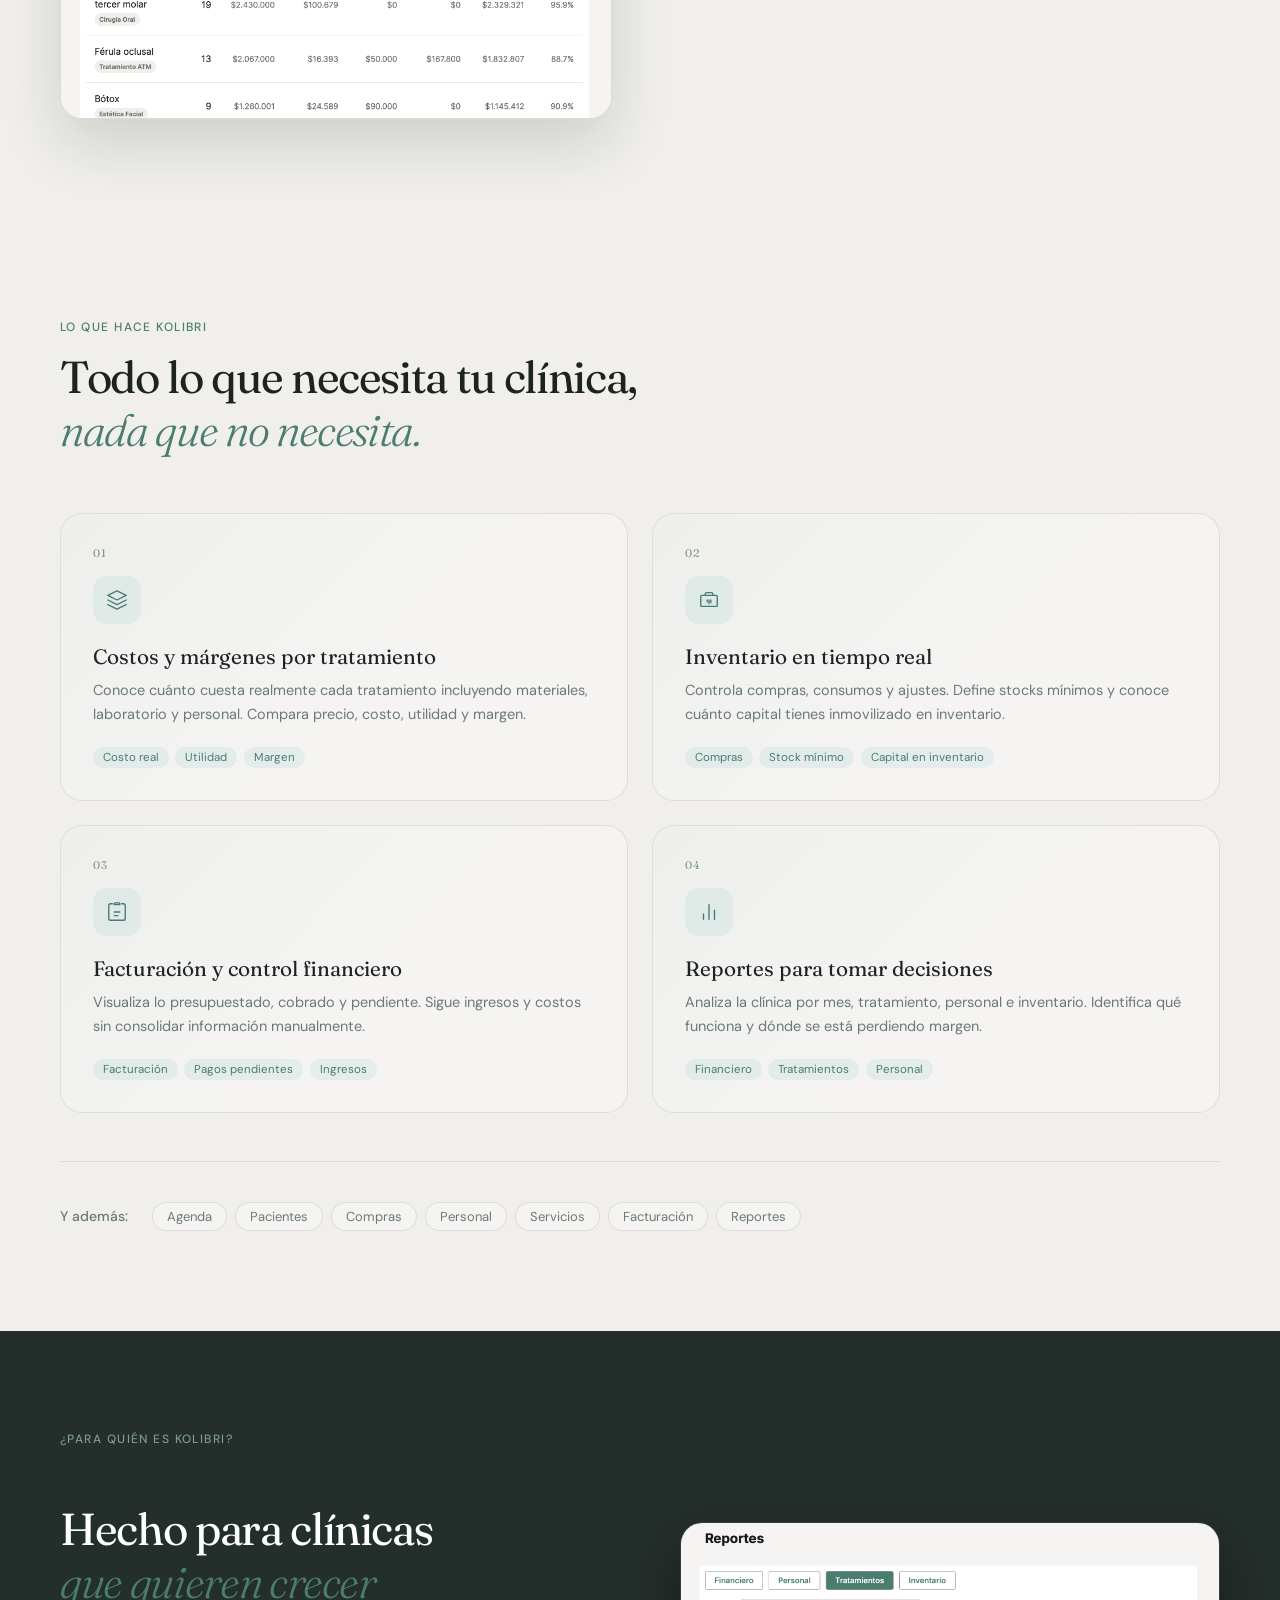
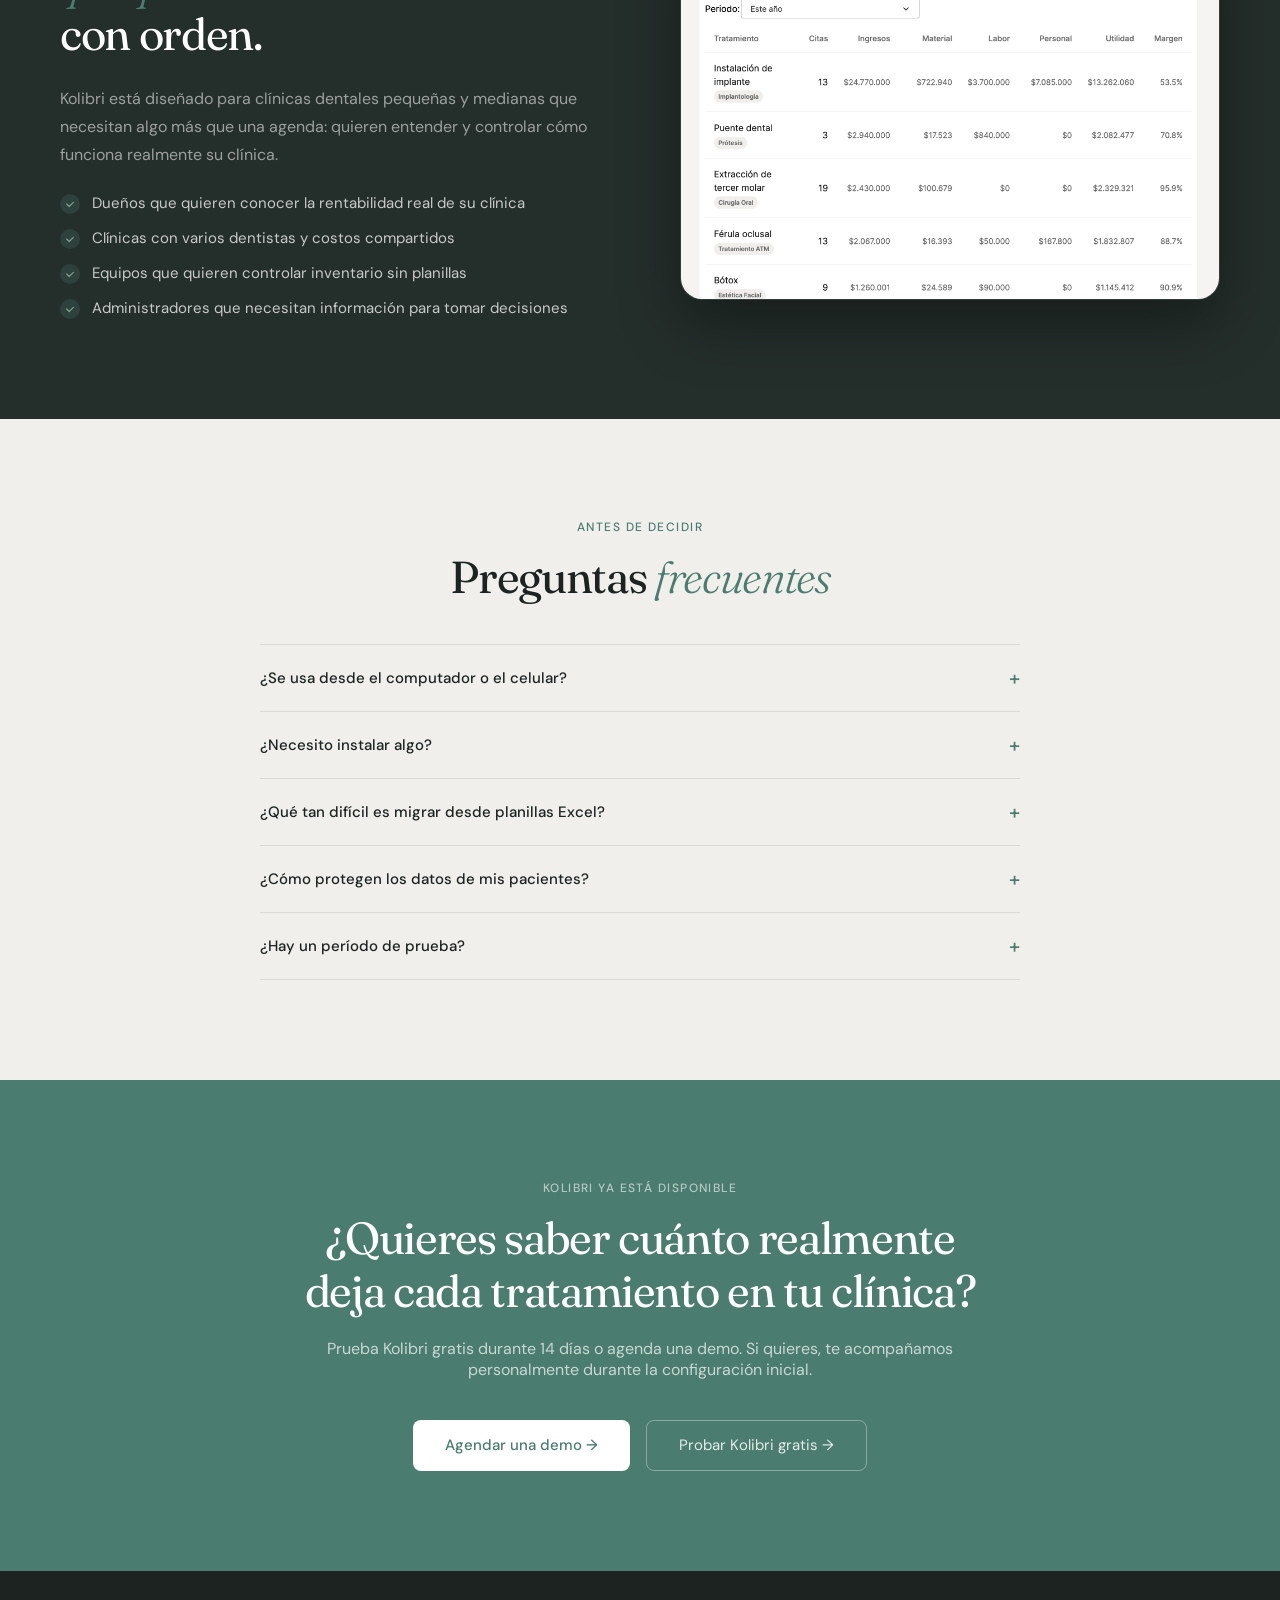
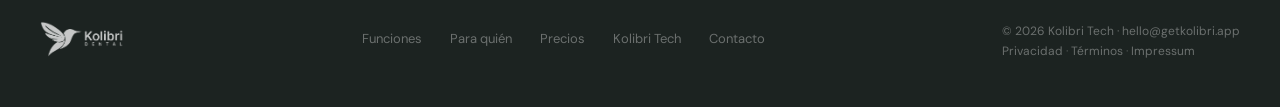
==== commit 5f365a19: "Update index.html" ====
--- a/index.html
+++ b/index.html
@@ -3,13 +3,64 @@
 <head>
 <meta charset="UTF-8">
 <meta name="viewport" content="width=device-width, initial-scale=1.0">
-<title>Kolibri Dental — Controla costos, inventario y rentabilidad de tu clínica</title>
-<meta name="description" content="Software de gestión para clínicas dentales en Chile. Controla inventario, costos por tratamiento, facturación, personal y rentabilidad — todo en un solo lugar.">
+<title>Software para clínicas dentales en Chile | Kolibri Dental</title>
+<meta name="description" content="Controla los costos reales por tratamiento, el inventario y la rentabilidad de tu clínica dental. Hecho para clínicas en Chile. 14 días gratis.">
  <link rel="icon" type="image/svg+xml" href="assets/icons/kolibri-icon.svg">
 <link rel="icon" type="image/png" href="assets/icons/kolibri-icon.png" sizes="32x32">
 <link rel="preconnect" href="https://fonts.googleapis.com">
 <link rel="preconnect" href="https://fonts.gstatic.com" crossorigin>
 <link href="https://fonts.googleapis.com/css2?family=Fraunces:ital,opsz,wght@0,9..144,300;0,9..144,400;0,9..144,600;1,9..144,300;1,9..144,400&family=DM+Sans:wght@300;400;500&display=swap" rel="stylesheet">
+<link rel="canonical" href="https://getkolibri.app/">
+<meta property="og:title" content="Software para clínicas dentales en Chile | Kolibri Dental">
+<meta property="og:description" content="Controla los costos reales por tratamiento, el inventario y la rentabilidad de tu clínica dental. Hecho para clínicas en Chile. 14 días gratis.">
+<meta property="og:type" content="website">
+<meta property="og:url" content="https://getkolibri.app/">
+<meta property="og:image" content="https://getkolibri.app/assets/Dashboard-Screenshot.png">
+<meta property="og:locale" content="es_CL">
+<meta name="twitter:card" content="summary_large_image">
+<meta name="twitter:title" content="Software para clínicas dentales en Chile | Kolibri Dental">
+<meta name="twitter:description" content="Controla los costos reales por tratamiento, el inventario y la rentabilidad de tu clínica dental. Hecho para clínicas en Chile. 14 días gratis.">
+<meta name="twitter:image" content="https://getkolibri.app/assets/Dashboard-Screenshot.png">
+<script type="application/ld+json">
+{
+  "@context": "https://schema.org",
+  "@type": "Organization",
+  "@id": "https://getkolibri.app/#organization",
+  "name": "Kolibri Dental",
+  "url": "https://getkolibri.app/",
+  "logo": "https://getkolibri.app/assets/Kolibri_logo_text.png",
+  "description": "Kolibri Dental es una plataforma de gestión y control de costos para clínicas dentales en Chile y Latinoamérica.",
+  "email": "hello@getkolibri.app",
+  "areaServed": {
+    "@type": "Country",
+    "name": "Chile"
+  },
+  "sameAs": []
+}
+</script>
+<script type="application/ld+json">
+{
+  "@context": "https://schema.org",
+  "@type": "SoftwareApplication",
+  "name": "Kolibri Dental",
+  "applicationCategory": "BusinessApplication",
+  "applicationSubCategory": "Dental Practice Management Software",
+  "operatingSystem": "Web",
+  "url": "https://getkolibri.app/",
+  "description": "Software de gestión y control de costos para clínicas dentales. Controla inventario, costos por tratamiento, facturación, personal y rentabilidad de tu clínica dental.",
+  "publisher": {
+    "@id": "https://getkolibri.app/#organization"
+  },
+  "offers": {
+    "@type": "AggregateOffer",
+    "priceCurrency": "USD",
+    "lowPrice": "39",
+    "highPrice": "149",
+    "offerCount": "3",
+    "url": "https://getkolibri.app/precios.html"
+  }
+}
+</script>
 <style>
   *, *::before, *::after { box-sizing: border-box; margin: 0; padding: 0; }
  
@@ -581,7 +632,10 @@
     .cf-step, .cf-step.reverse { grid-template-columns: 1fr; gap: 1.75rem; }
     .cf-step.reverse .cf-step-media, .cf-step.reverse .cf-step-text { order: initial; }
     .cf-steps { gap: 3rem; }
-    nav { padding: 0 1.25rem; }
+    nav.main-nav { padding: 0 1.25rem; }
+    nav.main-nav .nav-secondary { display: none; }
+    nav.main-nav .nav-links { gap: 1.1rem; }
+    nav.main-nav .btn-nav { display: none; }
     section { padding: 70px 1.25rem; }
   }
 </style>
@@ -591,21 +645,19 @@
 <!-- ── NAVBAR ── -->
 <nav class="main-nav">
   <a href="/" class="nav-logo">
-    <img src="assets/Kolibri_logo_text.png" alt="Kolibri Dental" style="height:40px; width:auto; object-fit:contain;">
+    <img src="/assets/Kolibri_logo_text.png" alt="Kolibri Dental" style="height:40px; width:auto; object-fit:contain;">
   </a>
   <ul class="nav-links">
-  <li><a href="#como-funciona">Cómo funciona</a></li>
-  <li><a href="#features">Funciones</a></li>
-  <li><a href="#para-quien">Para quién</a></li>
-  <li><a href="precios.html">Precios</a></li>
-  <li><a href="#faq">FAQ</a></li>
-  <li><a href="https://blog.getkolibri.app" target="_blank">Blog</a></li>
-  <li><a href="https://kolibritech.net" target="_blank">Nosotros</a></li>
-  <li><a href="https://app.getkolibri.app">Acceder</a></li>
-</ul>
-  <a href="mailto:hello@getkolibri.app?subject=Demo%20Kolibri%20Dental&body=Hola%2C%20me%20interesa%20conocer%20Kolibri%20Dental%20para%20mi%20cl%C3%ADnica." class="btn-nav">
-    Agendar demo →
-  </a>
+    <li class="nav-secondary"><a href="/#como-funciona">Cómo funciona</a></li>
+    <li class="nav-secondary"><a href="/#features">Funciones</a></li>
+    <li class="nav-secondary"><a href="/#para-quien">Para quién</a></li>
+    <li><a href="/precios.html">Precios</a></li>
+    <li class="nav-secondary"><a href="/#faq">FAQ</a></li>
+    <li><a href="https://blog.getkolibri.app" target="_blank">Blog</a></li>
+    <li class="nav-secondary"><a href="https://kolibritech.net" target="_blank">Nosotros</a></li>
+    <li><a href="https://app.getkolibri.app">Acceder</a></li>
+  </ul>
+  <a href="mailto:hello@getkolibri.app?subject=Demo%20Kolibri%20Dental&amp;body=Hola%2C%20me%20interesa%20conocer%20Kolibri%20Dental%20para%20mi%20cl%C3%ADnica." class="btn-nav">Agendar demo →</a>
 </nav>
  
 <!-- ── HERO ── -->
@@ -909,7 +961,7 @@
  
       <div class="faq-item">
         <div class="faq-q">¿Cómo protegen los datos de mis pacientes?<span class="faq-icon">+</span></div>
-        <div class="faq-a">Los datos se transmiten y almacenan cifrados, con control de acceso por roles. Más detalles en nuestra <a href="/privacidad">Política de Privacidad</a>.</div>
+        <div class="faq-a">Los datos se transmiten y almacenan cifrados, con control de acceso por roles. Más detalles en nuestra <a href="/privacidad.html">Política de Privacidad</a>.</div>
       </div>
  
       <div class="faq-item">
@@ -954,11 +1006,11 @@
   <div class="footer-bottom">
     <span class="footer-copy">© 2026 Kolibri Tech · hello@getkolibri.app</span>
     <div class="legal-links">
-      <a href="/privacidad">Privacidad</a>
+      <a href="/privacidad.html">Privacidad</a>
       <span>·</span>
-      <a href="/terminos">Términos</a>
+      <a href="/terminos.html">Términos</a>
       <span>·</span>
-      <a href="/impressum">Impressum</a>
+      <a href="/impressum.html">Impressum</a>
     </div>
   </div>
 </footer>
@@ -977,3 +1029,4 @@
 </script>
 </body>
 </html>
+ 
